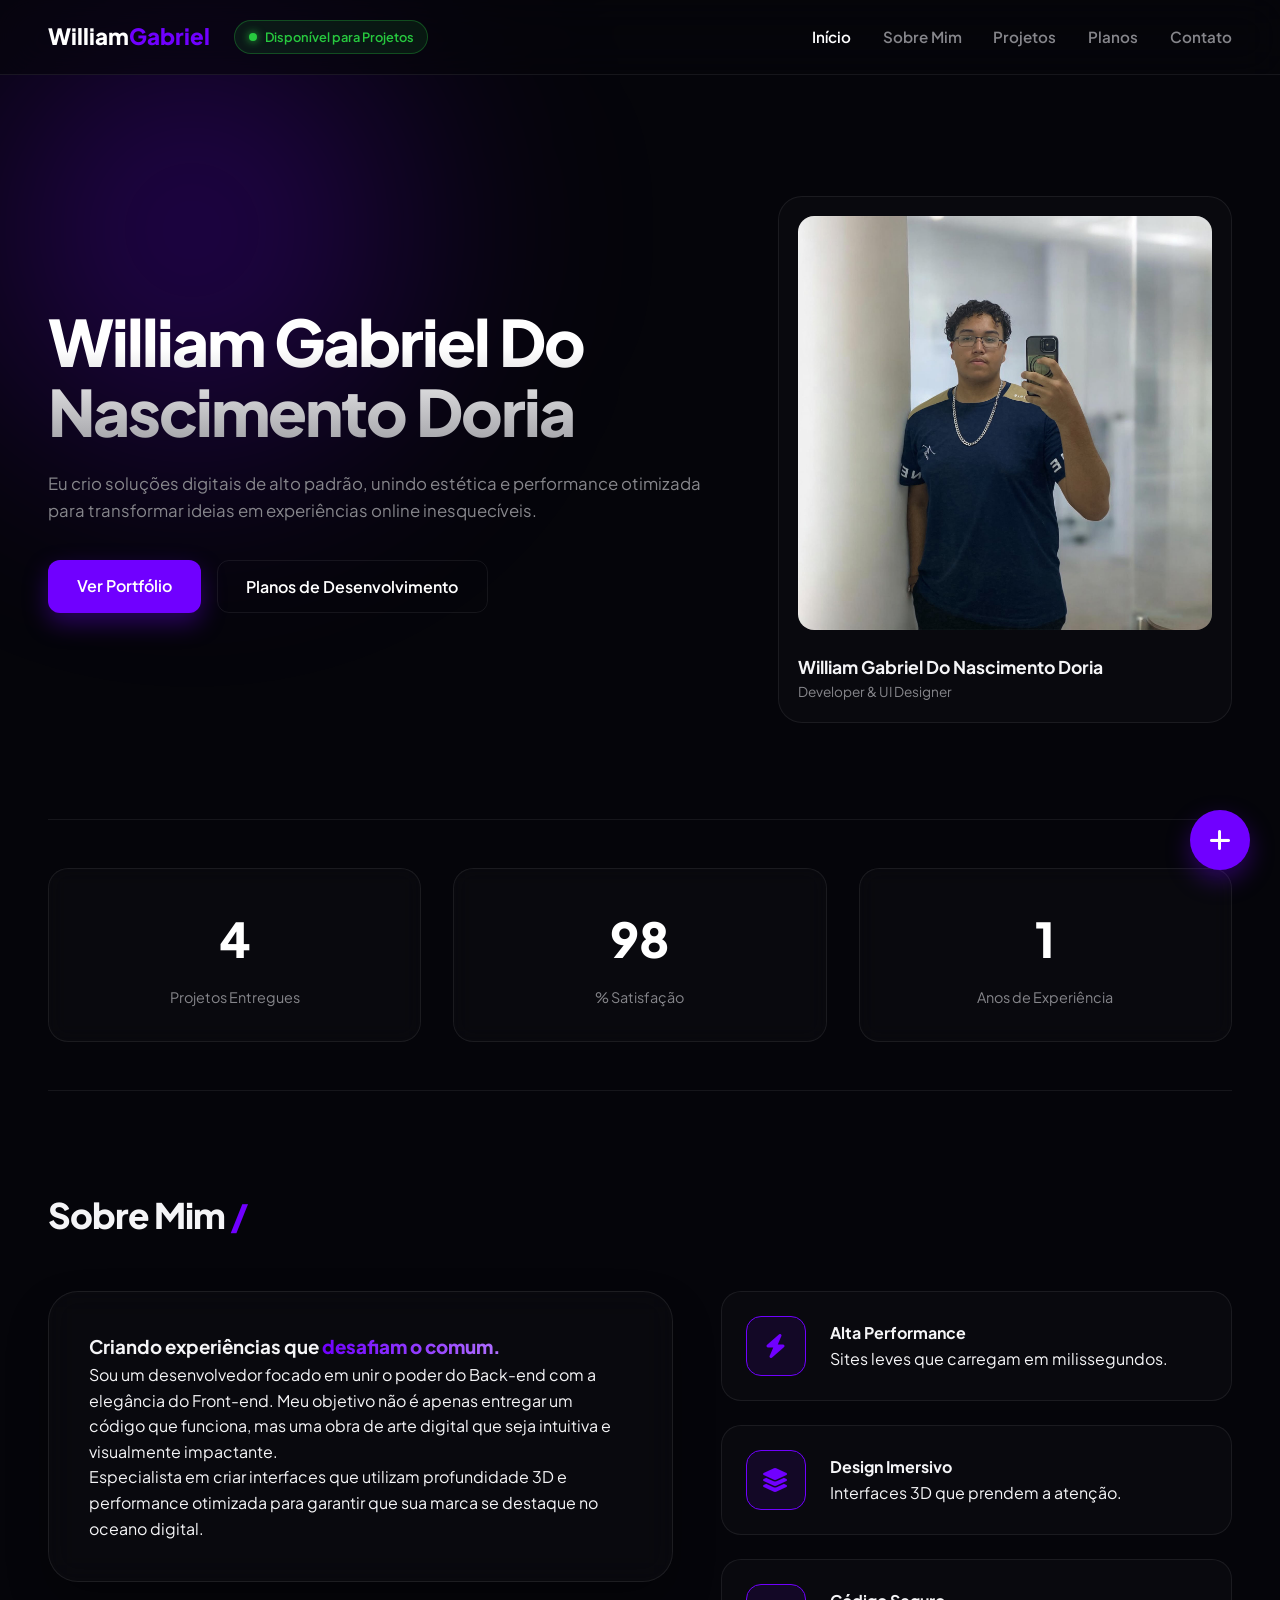
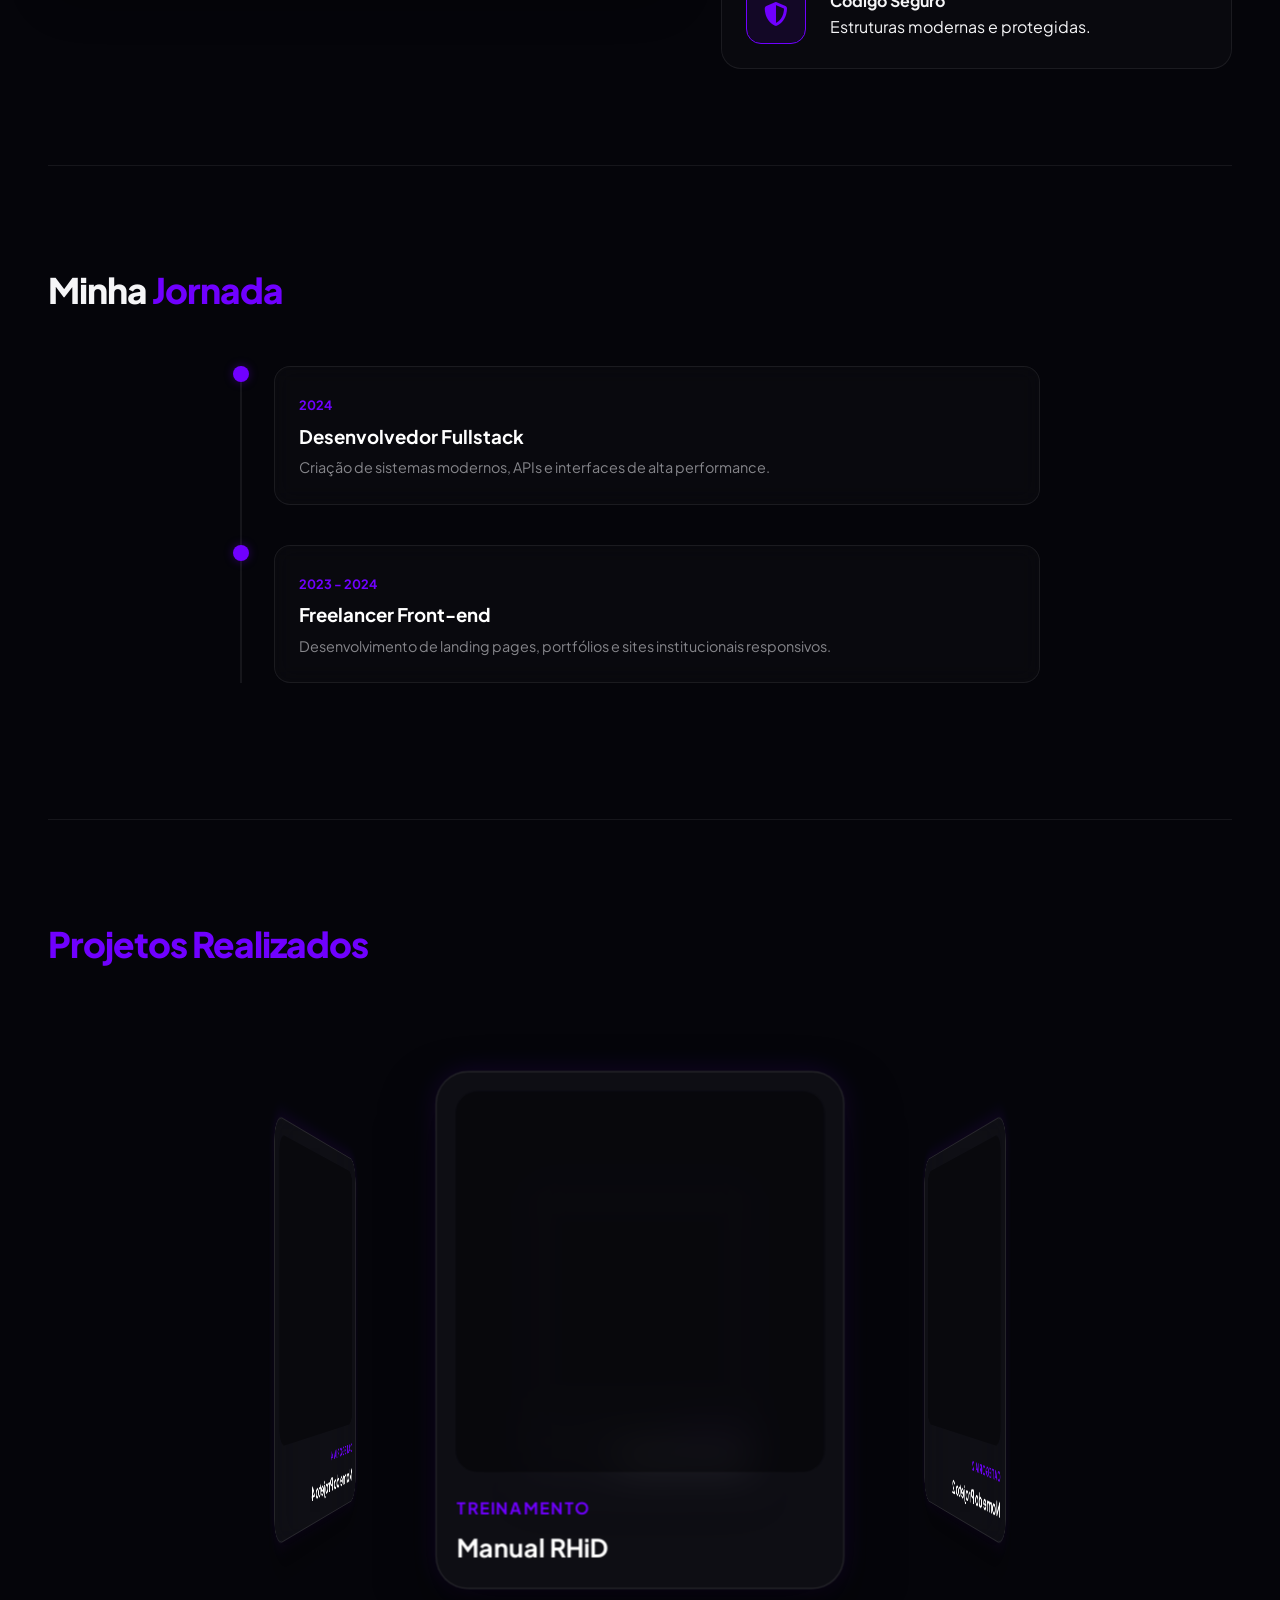
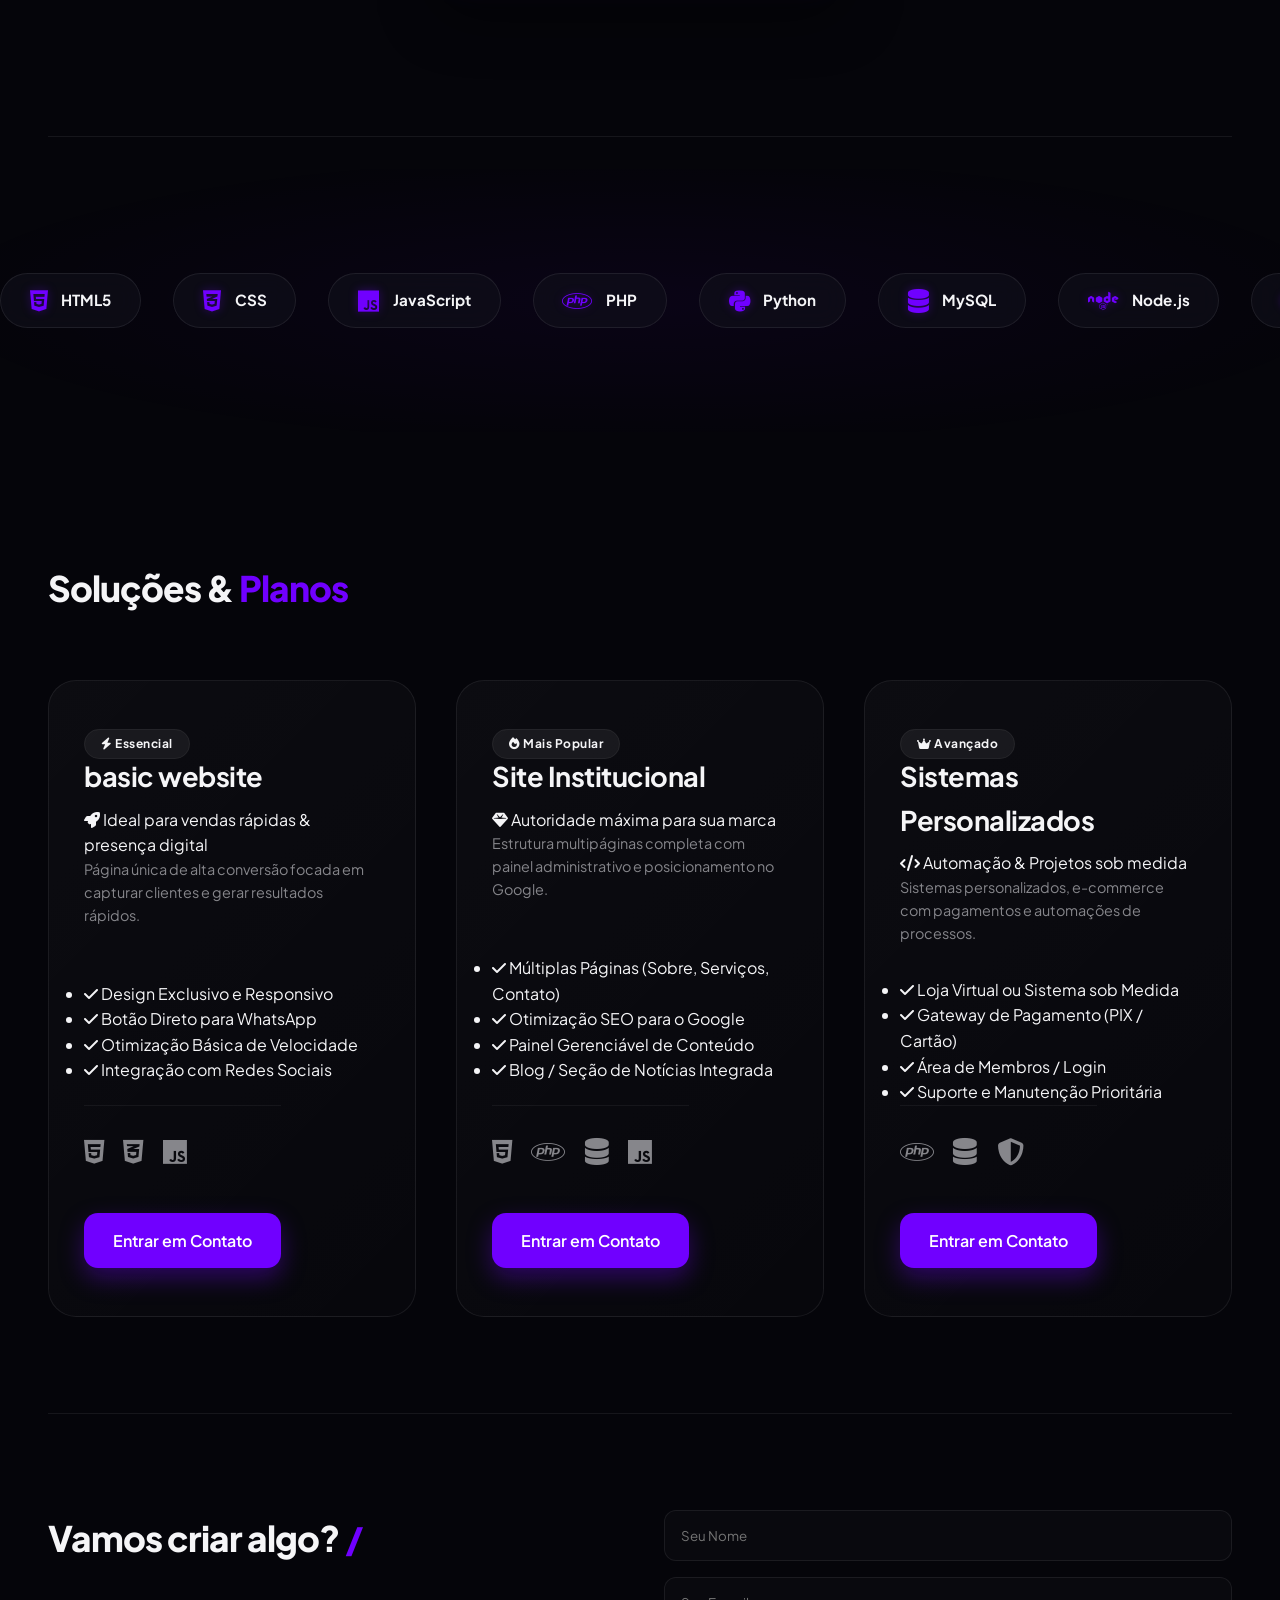
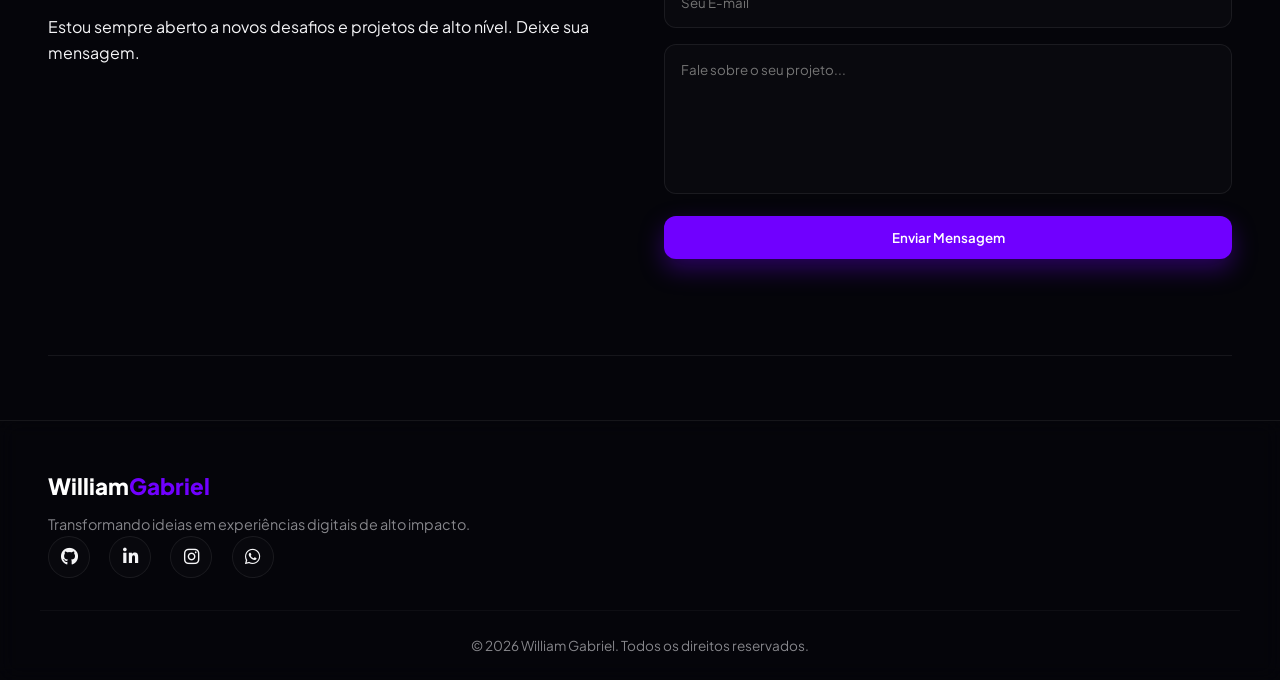
==== index.html @ c16ef1c7 "Initial commit via Netlify [skip ci]" ====
<!DOCTYPE html>
<html lang="pt-BR">
<head>
    <meta charset="UTF-8">
    <meta name="viewport" content="width=device-width, initial-scale=1.0">
    <meta http-equiv="X-UA-Compatible" content="ie=edge">
    
    <title>Meu Portfólio | William Gabriel - Desenvolvedor Web</title>
    <meta name="description" content="Portfólio profissional de desenvolvimento web, criação de sites e sistemas sob medida.">
    <meta name="author" content="William Gabriel Do Nascimento Doria">
    
    <link rel="icon" type="image/png" href="uploads/wd.png">
    <link rel="stylesheet" href="style.css">
    
    <link rel="preconnect" href="https://fonts.googleapis.com">
    <link rel="preconnect" href="https://fonts.gstatic.com" crossorigin>
    <link href="https://fonts.googleapis.com/css2?family=Plus+Jakarta+Sans:wght@300;400;600;700;800&display=swap" rel="stylesheet">
    <link rel="stylesheet" href="https://cdnjs.cloudflare.com/ajax/libs/font-awesome/6.5.1/css/all.min.css" integrity="sha512-DTOQO9RWCH3ppGqcWaEA1BIZOC6xxalwEsw9c2QQeAIftl+Vegovlnee1c9QX4TctnWMn13TZye+giMm8e2LwA==" crossorigin="anonymous" referrerpolicy="no-referrer" />
</head>
<body>

    <div class="glow-bg"></div>

    <nav class="main-nav">
        <div class="nav-container">
            <div style="display: flex; align-items: center; gap: 1.5rem;">
                <a href="#inicio" class="logo">William<span>Gabriel</span></a>
                
                <div class="status-badge">
                    <span class="status-dot"></span>
                    Disponível para Projetos
                </div>
            </div>

            <div class="nav-links">
                <a href="#inicio" class="active">Início</a>
                <a href="#sobre">Sobre Mim</a>
                <a href="#projetos">Projetos</a>
                <a href="#planos">Planos</a>
                <a href="#contato">Contato</a>
            </div>
        </div>
    </nav>

    <main class="content-wrapper">
        
        <section id="inicio" class="hero-section">
            <div class="hero-text">
                <h1>William Gabriel Do Nascimento Doria</h1>
                <p>Eu crio soluções digitais de alto padrão, unindo estética e performance otimizada para transformar ideias em experiências online inesquecíveis.</p>
                <div class="hero-cta">
                    <a href="#projetos" class="btn-primary">Ver Portfólio</a>
                    <a href="#planos" class="btn-secondary">Planos de Desenvolvimento</a>
                </div>
            </div>
            
            <div class="hero-visual">
                <div class="profile-card-3d">
                    <div class="profile-glow"></div>
                    <img src="./uploads/eu.jpg" alt="Foto de Perfil de William Gabriel" class="profile-img">
                    <div class="profile-info">
                        <h3>William Gabriel Do Nascimento Doria</h3>
                        <p>Developer & UI Designer</p>
                    </div>
                </div>
            </div>
        </section>

        <section class="counters-section">
            <div class="counters-grid">
                <div class="counter-card">
                    <h3 class="counter" data-target="4">4</h3>
                    <p>Projetos Entregues</p>
                </div>
                <div class="counter-card">
                    <h3 class="counter" data-target="98">98</h3>
                    <p>% Satisfação</p>
                </div>
                <div class="counter-card">
                    <h3 class="counter" data-target="1">1</h3>
                    <p>Anos de Experiência</p>
                </div>
            </div>
        </section>

        <section id="sobre" class="about-section">
            <h2 class="section-title">Sobre Mim <span>/</span></h2>
            
            <div class="about-container">
                <div class="about-content">
                    <div class="glass-card about-main-text">
                        <h3>Criando experiências que <span class="text-gradient">desafiam o comum.</span></h3>
                        <p>Sou um desenvolvedor focado em unir o poder do Back-end com a elegância do Front-end. Meu objetivo não é apenas entregar um código que funciona, mas uma obra de arte digital que seja intuitiva e visualmente impactante.</p>
                        <p>Especialista em criar interfaces que utilizam profundidade 3D e performance otimizada para garantir que sua marca se destaque no oceano digital.</p>
                    </div>
                </div>

                <div class="about-options">
                    <div class="option-item hover-box">
                        <div class="option-icon"><i class="fa-solid fa-bolt"></i></div>
                        <div class="option-info">
                            <h4>Alta Performance</h4>
                            <p>Sites leves que carregam em milissegundos.</p>
                        </div>
                    </div>

                    <div class="option-item hover-box">
                        <div class="option-icon"><i class="fa-solid fa-layer-group"></i></div>
                        <div class="option-info">
                            <h4>Design Imersivo</h4>
                            <p>Interfaces 3D que prendem a atenção.</p>
                        </div>
                    </div>

                    <div class="option-item hover-box">
                        <div class="option-icon"><i class="fa-solid fa-shield-halved"></i></div>
                        <div class="option-info">
                            <h4>Código Seguro</h4>
                            <p>Estruturas modernas e protegidas.</p>
                        </div>
                    </div>
                </div>
            </div>
        </section>

        <section class="timeline-section">
            <h2 class="section-title">Minha <span>Jornada</span></h2>
            <div class="timeline">
                <div class="timeline-item">
                    <div class="timeline-dot"></div>
                    <div class="timeline-content">
                        <span class="timeline-date">2024</span>
                        <h3>Desenvolvedor Fullstack</h3>
                        <p>Criação de sistemas modernos, APIs e interfaces de alta performance.</p>
                    </div>
                </div>
                <div class="timeline-item">
                    <div class="timeline-dot"></div>
                    <div class="timeline-content">
                        <span class="timeline-date">2023 - 2024</span>
                        <h3>Freelancer Front-end</h3>
                        <p>Desenvolvimento de landing pages, portfólios e sites institucionais responsivos.</p>
                    </div>
                </div>
            </div>
        </section>

        <section id="projetos" class="projects-section">
            <h2 class="section-title"><span>Projetos Realizados</span></h2>
            
            <div class="carousel-3d-stage">
                <div class="carousel-3d-ring">
                    <div class="project-cube-card" style="--index: 0;" onclick="window.open('https://manualrhid.biopontoautomacao.com.br/', '_blank')">
                        <div class="cube-card-inner">
                            <video class="cube-card-video" autoplay loop muted playsinline>
                                <source src="uploads/video.mp4" type="video/mp4">
                                Seu navegador não suporta vídeos.
                            </video>
                            <div class="cube-card-info">
                                <span>Treinamento</span>
                                <h3>Manual RHiD</h3>
                            </div>
                        </div>
                    </div>
                    
                    <div class="project-cube-card" style="--index: 1;" onclick="window.open('#', '_blank')">
                        <div class="cube-card-inner">
                            <video class="cube-card-video" autoplay loop muted playsinline>
                                <source src="uploads/manual02.mp4" type="video/mp4">
                            </video>
                            <div class="cube-card-info">
                                <span>Categoria 2</span>
                                <h3>Nome do Projeto 2</h3>
                            </div>
                        </div>
                    </div>

                    <div class="project-cube-card" style="--index: 2;" onclick="window.open('#', '_blank')">
                        <div class="cube-card-inner">
                            <video class="cube-card-video" autoplay loop muted playsinline>
                                <source src="uploads/manual03.mp4" type="video/mp4">
                            </video>
                            <div class="cube-card-info">
                                <span>Categoria 3</span>
                                <h3>Nome do Projeto 3</h3>
                            </div>
                        </div>
                    </div>

                    <div class="project-cube-card" style="--index: 3;" onclick="window.open('#', '_blank')">
                        <div class="cube-card-inner">
                            <video class="cube-card-video" autoplay loop muted playsinline>
                                <source src="uploads/manual04.mp4" type="video/mp4">
                            </video>
                            <div class="cube-card-info">
                                <span>Categoria 4</span>
                                <h3>Nome do Projeto 4</h3>
                            </div>
                        </div>
                    </div>
                </div>
            </div>
        </section>

        <section class="tech-marquee-section">
            <div class="marquee-track">
                <div class="marquee-content">
                    <div class="tech-item"><i class="fa-brands fa-html5"></i> HTML5</div>
                    <div class="tech-item"><i class="fa-brands fa-css3-alt"></i> CSS</div>
                    <div class="tech-item"><i class="fa-brands fa-js"></i> JavaScript</div>
                    <div class="tech-item"><i class="fa-brands fa-php"></i> PHP</div>
                    <div class="tech-item"><i class="fa-brands fa-python"></i> Python</div>
                    <div class="tech-item"><i class="fa-solid fa-database"></i> MySQL</div>
                    <div class="tech-item"><i class="fa-brands fa-node"></i> Node.js</div>
                    <div class="tech-item"><i class="fa-brands fa-git-alt"></i> Git</div>
                </div>

                <div class="marquee-content" aria-hidden="true">
                    <div class="tech-item"><i class="fa-brands fa-html5"></i> HTML5</div>
                    <div class="tech-item"><i class="fa-brands fa-css3-alt"></i> CSS</div>
                    <div class="tech-item"><i class="fa-brands fa-js"></i> JavaScript</div>
                    <div class="tech-item"><i class="fa-brands fa-php"></i> PHP</div>
                    <div class="tech-item"><i class="fa-brands fa-python"></i> Python</div>
                    <div class="tech-item"><i class="fa-solid fa-database"></i> MySQL</div>
                    <div class="tech-item"><i class="fa-brands fa-node"></i> Node.js</div>
                    <div class="tech-item"><i class="fa-brands fa-git-alt"></i> Git</div>
                </div>
            </div>
        </section>

        <section id="planos" class="plans-section">
            <h2 class="section-title">Soluções & <span>Planos</span></h2>
            
            <div class="plans-grid">
                <div class="plan-card">
                    <div class="plan-header">
                        <span class="plan-badge"><i class="fa-solid fa-bolt"></i> Essencial</span>
                        <h3>basic website</h3>
                        <p class="plan-differential"><i class="fa-solid fa-rocket"></i> Ideal para vendas rápidas & presença digital</p>
                        <p class="plan-desc">Página única de alta conversão focada em capturar clientes e gerar resultados rápidos.</p>
                    </div>

                    <ul class="plan-features">
                        <li><i class="fa-solid fa-check"></i> Design Exclusivo e Responsivo</li>
                        <li><i class="fa-solid fa-check"></i> Botão Direto para WhatsApp</li>
                        <li><i class="fa-solid fa-check"></i> Otimização Básica de Velocidade</li>
                        <li><i class="fa-solid fa-check"></i> Integração com Redes Sociais</li>
                    </ul>
                    
                    <div class="plan-footer">
                        <div class="plan-techs">
                            <span title="HTML5"><i class="fa-brands fa-html5"></i></span>
                            <span title="CSS3"><i class="fa-brands fa-css3-alt"></i></span>
                            <span title="JavaScript"><i class="fa-brands fa-js"></i></span>
                        </div>
                        <a class="btn-primary btn-full" href="https://wa.me/5519998471570?text=Olá!%20Gostaria%20de%20saber%20mais%20sobre%20o%20plano%20Landing%20Page." target="_blank">
                            Entrar em Contato
                        </a>
                    </div>
                </div>

                <div class="plan-card featured">
                    <div class="plan-header">
                        <span class="plan-badge popular"><i class="fa-solid fa-fire"></i> Mais Popular</span>
                        <h3>Site Institucional</h3>
                        <p class="plan-differential"><i class="fa-solid fa-gem"></i> Autoridade máxima para sua marca</p>
                        <p class="plan-desc">Estrutura multipáginas completa com painel administrativo e posicionamento no Google.</p>
                    </div>

                    <ul class="plan-features">
                        <li><i class="fa-solid fa-check"></i> Múltiplas Páginas (Sobre, Serviços, Contato)</li>
                        <li><i class="fa-solid fa-check"></i> Otimização SEO para o Google</li>
                        <li><i class="fa-solid fa-check"></i> Painel Gerenciável de Conteúdo</li>
                        <li><i class="fa-solid fa-check"></i> Blog / Seção de Notícias Integrada</li>
                    </ul>
                    
                    <div class="plan-footer">
                        <div class="plan-techs">
                            <span title="HTML5"><i class="fa-brands fa-html5"></i></span>
                            <span title="PHP"><i class="fa-brands fa-php"></i></span>
                            <span title="MySQL"><i class="fa-solid fa-database"></i></span>
                            <span title="JavaScript"><i class="fa-brands fa-js"></i></span>
                        </div>
                        <a class="btn-primary btn-full" href="https://wa.me/5519998471570?text=Olá!%20Gostaria%20de%20saber%20mais%20sobre%20o%20plano%20Site%20Institucional." target="_blank">
                            Entrar em Contato
                        </a>
                    </div>
                </div>

                <div class="plan-card">
                    <div class="plan-header">
                        <span class="plan-badge"><i class="fa-solid fa-crown"></i> Avançado</span>
                        <h3>Sistemas Personalizados</h3>
                        <p class="plan-differential"><i class="fa-solid fa-code"></i> Automação & Projetos sob medida</p>
                        <p class="plan-desc">Sistemas personalizados, e-commerce com pagamentos e automações de processos.</p>
                    </div>

                    <ul class="plan-features">
                        <li><i class="fa-solid fa-check"></i> Loja Virtual ou Sistema sob Medida</li>
                        <li><i class="fa-solid fa-check"></i> Gateway de Pagamento (PIX / Cartão)</li>
                        <li><i class="fa-solid fa-check"></i> Área de Membros / Login</li>
                        <li><i class="fa-solid fa-check"></i> Suporte e Manutenção Prioritária</li>
                    </ul>
                    
                    <div class="plan-footer">
                        <div class="plan-techs">
                            <span title="PHP Avançado"><i class="fa-brands fa-php"></i></span>
                            <span title="Banco de Dados MySQL"><i class="fa-solid fa-database"></i></span>
                            <span title="Segurança SSL"><i class="fa-solid fa-shield-halved"></i></span>
                        </div>
                        <a class="btn-primary btn-full" href="https://wa.me/5519998471570?text=Olá!%20Gostaria%20de%20um%20orçamento%20para%20Sistemas%20e%20E-Commerce." target="_blank">
                            Entrar em Contato
                        </a>
                    </div>
                </div>
            </div>
        </section>

        <section id="contato" class="contact-section">
            <div class="contact-container">
                <div class="contact-info">
                    <h2 class="section-title">Vamos criar algo? <span>/</span></h2>
                    <p>Estou sempre aberto a novos desafios e projetos de alto nível. Deixe sua mensagem.</p>
                </div>

                <form class="contact-form" name="contato" method="POST" data-netlify="true">
                    <input type="hidden" name="form-name" value="contato" />

                    <div class="input-group">
                        <input type="text" name="nome" required placeholder="Seu Nome">
                    </div>
                    <div class="input-group">
                        <input type="email" name="email" required placeholder="Seu E-mail">
                    </div>
                    <div class="input-group">
                        <textarea name="mensagem" required placeholder="Fale sobre o seu projeto..."></textarea>
                    </div>
                    <button type="submit" class="btn-primary">Enviar Mensagem</button>
                </form>
            </div>
        </section>

    </main>

    <footer class="main-footer">
        <div class="footer-container">
            <div class="footer-brand">
                <a href="#inicio" class="logo">William<span>Gabriel</span></a>
                <p>Transformando ideias em experiências digitais de alto impacto.</p>
            </div>  

            <div class="footer-socials">
                <a href="https://github.com/Will142930" target="_blank" title="GitHub">
                    <i class="fa-brands fa-github"></i>
                </a>
                <a href="https://linkedin.com/in/william-gabriel-85b825399" target="_blank" title="LinkedIn">
                    <i class="fa-brands fa-linkedin-in"></i>
                </a>
                <a href="https://instagram.com/williamgabriel8919" target="_blank" title="Instagram">
                    <i class="fa-brands fa-instagram"></i>
                </a>
                <a href="https://wa.me/5519998471570" target="_blank" title="WhatsApp">
                    <i class="fa-brands fa-whatsapp"></i>
                </a>
            </div>
        </div>

        <div class="footer-bottom">
            <p>&copy; 2026 William Gabriel. Todos os direitos reservados.</p>
        </div>
    </footer>

    <div class="fab-container" id="fabContainer">
        <div class="fab-options">
            <a href="https://wa.me/5519998471570?text=Olá,%20vi%20seu%20portfólio%20e%20gostaria%20de%20um%20orçamento!" target="_blank" class="fab-btn whatsapp" title="WhatsApp">
                <i class="fa-brands fa-whatsapp"></i>
            </a>
            <a href="https://instagram.com/williamgabriel8919" target="_blank" class="fab-btn instagram" title="Instagram">
                <i class="fa-brands fa-instagram"></i>
            </a>
            <a href="https://linkedin.com/in/william-gabriel-85b825399" target="_blank" class="fab-btn linkedin" title="LinkedIn">
                <i class="fa-brands fa-linkedin-in"></i>
            </a>
            <a href="https://github.com/Will142930" target="_blank" class="fab-btn github" title="GitHub">
                <i class="fa-brands fa-github"></i>
            </a>
        </div>

        <button class="fab-main" id="fabMain" aria-label="Abrir Menu">
            <i class="fa-solid fa-plus"></i>
        </button>
    </div>

    <script src="script.js"></script>
</body>
</html>
---- style.css ----
/* ==========================================================================
   1. CONFIGURAÇÕES GERAIS E VARIÁVEIS (DESIGN SYSTEM)
   ========================================================================== */
:root {
    --bg-dark: #05050a;
    --card-bg: rgba(255, 255, 255, 0.02);
    --border-color: rgba(255, 255, 255, 0.07);
    --accent: #7000ff;
    --accent-glow: rgba(112, 0, 255, 0.35);
    --text-main: #f5f5f7;
    --text-muted: #86868b;
}

* {
    margin: 0;
    padding: 0;
    box-sizing: border-box;
    font-family: 'Plus Jakarta Sans', sans-serif;
    scroll-behavior: smooth;
}

body {
    background-color: var(--bg-dark);
    color: var(--text-main);
    overflow-x: hidden;
    line-height: 1.6;
}

/* Fundo Iluminado Neon */
.glow-bg {
    position: fixed;
    top: -10%; left: -10%;
    width: 50vw; height: 50vw;
    background: radial-gradient(circle, var(--accent-glow) 0%, transparent 70%);
    z-index: -1;
    filter: blur(100px);
    pointer-events: none;
}

/* ==========================================================================
   2. NAVEGAÇÃO / NAVBAR PREMIUM (GLASSMORPHISM)
   ========================================================================== */
.main-nav {
    position: fixed;
    top: 0; left: 0; width: 100%;
    z-index: 100;
    background: rgba(5, 5, 10, 0.6);
    backdrop-filter: blur(20px);
    border-bottom: 1px solid var(--border-color);
}

.nav-container {
    width: 100%;
    max-width: 100%; /* Mudado de 1200px para 100% */
    padding: 1.2rem 3rem; /* Espaçamento interno suave nas pontas */
    display: flex;
    justify-content: space-between;
    align-items: center;
}

.logo {
    font-weight: 800; font-size: 1.4rem;
    text-decoration: none; color: #fff;
}
.logo span { color: var(--accent); }

.nav-links a {
    color: var(--text-muted); text-decoration: none;
    margin-left: 1.8rem; font-weight: 600; font-size: 0.95rem;
    transition: color 0.3s;
}
.nav-links a:hover, .nav-links a.active { color: #fff; }

/* ==========================================================================
   3. ESTRUTURA E LAYOUT GLOBAL
   ========================================================================== */
.content-wrapper {
    width: 100%;
    max-width: 100%; /* Mudado de 1200px para 100% */
    margin: 100px 0 0 0;
    padding: 0 3rem; /* Padding lateral para o conteúdo não colar no vidro da tela */
}

section {
    width: 100%;
    padding: 6rem 0;
    border-bottom: 1px solid var(--border-color);
}

.section-title {
    font-size: 2.2rem; font-weight: 800; letter-spacing: -1px; margin-bottom: 3rem;
}
.section-title span { color: var(--accent); }

/* Botões Modernos */
.hero-cta { display: flex; gap: 1.5rem; }
.btn-primary, .btn-secondary {
    padding: 0.8rem 1.8rem; border-radius: 12px; font-weight: 600; text-decoration: none; transition: all 0.3s; display: inline-block;
    cursor: pointer;
}
.btn-primary { background: var(--accent); color: #fff; box-shadow: 0 10px 25px var(--accent-glow); border: none; }
.btn-primary:hover { transform: translateY(-3px); box-shadow: 0 15px 30px var(--accent); }
.btn-secondary { background: transparent; color: #fff; border: 1px solid var(--border-color); }
.btn-secondary:hover { background: rgba(255,255,255,0.05); }

/* ==========================================================================
   4. SEÇÃO HOME / HERO
   ========================================================================== */

.hero-section {
    display: grid; grid-template-columns: 1.2fr 0.8fr;
    gap: 3rem; align-items: center; min-height: 75vh;
}

/* Espaçamento do texto descritivo */
.hero-text p {
    color: var(--text-muted);
    font-size: 1.05rem;
    line-height: 1.6;
    margin-bottom: 2.2rem; /* <--- Esse é o espaço entre a descrição e os botões */
}

/* Espaçamento entre os botões */
.hero-cta { 
    display: flex; 
    gap: 1rem; 
}

.hero-text h1 {
    font-size: 4rem; font-weight: 800; line-height: 1.1; letter-spacing: -2px; margin-bottom: 1.5rem;
    background: linear-gradient(180deg, #fff 30%, #a1a1a6 100%);
    -webkit-background-clip: text; -webkit-text-fill-color: transparent;
}

.badge {
    background: rgba(112, 0, 255, 0.1); border: 1px solid var(--accent);
    color: #b070ff; padding: 0.4rem 1rem; border-radius: 100px; font-size: 0.8rem; font-weight: 600; display: inline-block; margin-bottom: 1rem;
}

.hero-visual { perspective: 1000px; }
.profile-card-3d {
    background: var(--card-bg); border: 1px solid var(--border-color);
    border-radius: 24px; padding: 1.2rem; transform-style: preserve-3d;
    transition: transform 0.2s ease-out; position: relative;
}
.profile-img { width: 100%; border-radius: 16px; object-fit: cover; }
.profile-info { margin-top: 1rem; }
.profile-info h3 { font-size: 1.1rem; }
.profile-info p { color: var(--text-muted); font-size: 0.85rem; }

/* ==========================================================================
   5. SEÇÃO SOBRE MIM
   ========================================================================== */
.about-grid { display: grid; grid-template-columns: 1.2fr 0.8fr; gap: 3rem; }
.about-text h3 { font-size: 1.6rem; margin-bottom: 1rem; font-weight: 600; }
.about-text p { color: var(--text-muted); margin-bottom: 1rem; }
.skills-box { display: flex; flex-direction: column; gap: 1rem; }
.skill-card { background: var(--card-bg); border: 1px solid var(--border-color); padding: 1.2rem; border-radius: 16px; }
.skill-card h4 { color: #fff; margin-bottom: 0.3rem; }
.skill-card p { color: var(--text-muted); font-size: 0.85rem; }

/* ==========================================================================
   6. SEÇÃO PROJETOS (SISTEMA DE CARROSSEL ROTATIVO 3D - CORRIGIDO SEM CORTAR)
   ========================================================================== */
.carousel-3d-stage {
    width: 100%;
    /* Aumentado de 500px para 620px para os cartões caberem sem cortar no topo/base */
    height: 620px; 
    perspective: 1200px; 
    display: flex;
    justify-content: center;
    align-items: center;
    /* Removido o corte rigoroso para não prender o efeito 3D */
    overflow: visible; 
    margin-top: 2rem;
    position: relative;
}

.carousel-3d-ring {
    position: relative;
    width: 300px; /* Leve ajuste de largura para dar estabilidade ao eixo */
    height: 380px;
    transform-style: preserve-3d;
    animation: rotateRing 25s infinite linear; 
}

.carousel-3d-ring:hover {
    animation-play-state: paused;
}

.project-cube-card {
    position: absolute;
    top: 0; left: 0;
    width: 100%; height: 100%;
    transform-style: preserve-3d;
    cursor: pointer;
    /* translateZ ajustado para 320px para manter proporcionalidade perfeita */
    transform: rotateY(calc(var(--index) * 90deg)) translateZ(320px);
    transition: transform 0.5s cubic-bezier(0.15, 1, 0.3, 1), opacity 0.5s;
    backface-visibility: visible;
}

.cube-card-inner {
    width: 100%; height: 100%;
    background: rgba(20, 20, 28, 0.6);
    border: 1px solid rgba(255, 255, 255, 0.1);
    backdrop-filter: blur(15px);
    border-radius: 24px;
    padding: 0.9rem;
    display: flex;
    flex-direction: column;
    justify-content: space-between;
    box-shadow: 0 20px 40px rgba(0,0,0,0.5), 0 0 20px rgba(112, 0, 255, 0.15);
}

.cube-card-video {
    width: 100%;
    height: 80%;
    object-fit: cover;
    border-radius: 16px;
    background-color: rgba(0, 0, 0, 0.4);
}

.cube-card-info { 
    padding-top: 0.8rem; 
}

.cube-card-info span {
    color: var(--accent); 
    font-size: 0.75rem; 
    font-weight: 700; 
    text-transform: uppercase; 
    letter-spacing: 1px;
}

.cube-card-info h3 { 
    font-size: 1.15rem; 
    margin-top: 0.2rem; 
    color: #fff; 
}

/* Efeito Hover mantendo margem de segurança */
.project-cube-card:hover {
    transform: rotateY(calc(var(--index) * 90deg)) translateZ(350px) scale(1.04);
}

@keyframes rotateRing {
    0% { transform: rotateX(-5deg) rotateY(0deg); }
    100% { transform: rotateX(-5deg) rotateY(360deg); }
}

/* ==========================================================================
   7. MODAIS DE PREVIEW
   ========================================================================== */
.preview-overlay {
    position: fixed; top: 0; left: 0; width: 100%; height: 100%;
    background: rgba(3, 3, 6, 0.85); backdrop-filter: blur(15px);
    z-index: 1000; display: flex; justify-content: center; align-items: center;
    opacity: 0; pointer-events: none; transition: opacity 0.4s ease;
}

.preview-overlay.active { opacity: 1; pointer-events: auto; }

.browser-frame {
    width: 85vw; height: 80vh; background: #0f0f15;
    border: 1px solid var(--border-color); border-radius: 16px; overflow: hidden;
    transform: scale(0.92) translateY(30px); transition: transform 0.4s cubic-bezier(0.15, 1, 0.3, 1);
}

.preview-overlay.active .browser-frame { transform: scale(1) translateY(0); }

.close-btn { position: absolute; top: 20px; right: 20px; background: none; border: none; color: #fff; font-size: 2.5rem; cursor: pointer; }

.browser-header { background: #161622; padding: 10px; display: flex; gap: 6px; border-bottom: 1px solid var(--border-color); }
.circle { width: 10px; height: 10px; border-radius: 50%; }
.circle.r { background: #ff5f56; } 
.circle.y { background: #ffbd2e; } 
.circle.g { background: #27c93f; }

iframe { width: 100%; height: calc(100% - 31px); background: #fff; border: none; }

/* ==========================================================================
   8. SEÇÃO DE CONTATO E FORMULÁRIO
   ========================================================================== */
.contact-container { display: grid; grid-template-columns: 1fr 1fr; gap: 3rem; }
.contact-form { display: flex; flex-direction: column; gap: 1rem; }

.input-group input, .input-group textarea {
    width: 100%; background: var(--card-bg); border: 1px solid var(--border-color); padding: 1rem; border-radius: 12px; color: #fff; outline: none; transition: border 0.3s;
}
.input-group input:focus, .input-group textarea:focus { border-color: var(--accent); }
.input-group textarea { height: 150px; resize: none; }

/* ==========================================================================
   9. FOOTER / RODAPÉ
   ========================================================================== */
.main-footer {
    width: 100%;
    max-width: 100%;
    margin-top: 4rem;
}

/* ==========================================================================
   10. ANIMAÇÕES DA SEÇÃO SOBRE MIM
   ========================================================================== */
.about-container {
    display: grid;
    grid-template-columns: 1.1fr 0.9fr;
    gap: 3rem;
    align-items: start;
}

.glass-card {
    background: rgba(255, 255, 255, 0.02);
    backdrop-filter: blur(15px);
    border: 1px solid rgba(255, 255, 255, 0.08);
    padding: 2.5rem;
    border-radius: 30px;
    box-shadow: 0 20px 40px rgba(0,0,0,0.3);
}

.text-gradient {
    background: linear-gradient(90deg, #7000ff, #b070ff);
    -webkit-background-clip: text;
    -webkit-text-fill-color: transparent;
    font-weight: 800;
}

.about-options {
    display: flex;
    flex-direction: column;
    gap: 1.5rem;
}

.option-item {
    display: flex;
    align-items: center;
    gap: 1.5rem;
    padding: 1.5rem;
    background: var(--card-bg);
    border: 1px solid var(--border-color);
    border-radius: 20px;
    transition: all 0.4s cubic-bezier(0.175, 0.885, 0.32, 1.275);
    cursor: default;
}

.option-icon {
    width: 60px;
    height: 60px;
    background: rgba(112, 0, 255, 0.1);
    border: 1px solid var(--accent);
    border-radius: 15px;
    display: flex;
    align-items: center;
    justify-content: center;
    font-size: 1.5rem;
    color: var(--accent);
    transition: 0.3s;
}

.option-item:hover {
    transform: translateX(15px) scale(1.02);
    background: rgba(112, 0, 255, 0.05);
    border-color: var(--accent);
}

.option-item:hover .option-icon {
    background: var(--accent);
    color: #fff;
    box-shadow: 0 0 20px var(--accent-glow);
}

.reveal-left, .reveal-right, .reveal-text {
    opacity: 0;
    transition: all 1s ease-out;
}

.reveal-left { transform: translateX(-50px); }
.reveal-right { transform: translateX(50px); }
.reveal-text { transform: translateY(30px); }

.active-reveal .reveal-left,
.active-reveal .reveal-right,
.active-reveal .reveal-text {
    opacity: 1;
    transform: translate(0, 0);
}

.active-reveal .option-item:nth-child(1) { transition-delay: 0.2s; }
.active-reveal .option-item:nth-child(2) { transition-delay: 0.4s; }
.active-reveal .option-item:nth-child(3) { transition-delay: 0.6s; }

/* ==========================================================================
   11. CARROSSEL CYBER-FLOAT INFINITO (CORRIGIDO SEM CORTAR NO TOPO)
   ========================================================================== */
.tech-marquee-section {
    /* Ocupa 100% da tela de ponta a ponta */
    width: 100vw;
    position: relative;
    left: 50%;
    right: 50%;
    margin-left: -50vw;
    margin-right: -50vw;
    
    /* Aumentamos o padding superior e inferior de 3.5rem para 5rem para dar margem de manobra */
    padding: 5rem 0;
    
    /* Mantém o overflow hidden para não quebrar a barra de rolagem lateral */
    overflow: hidden;
    
    background: radial-gradient(ellipse at center, rgba(112, 0, 255, 0.05) 0%, transparent 80%);
    
    /* Sem linhas horizontais em cima nem embaixo */
    border-top: none !important;
    border-bottom: none !important;
    
    margin-top: 2rem;
    margin-bottom: 2rem;
}

.marquee-content {
    display: flex;
    gap: 2rem;
    padding-right: 2rem;
    
    /* Espaço interno para a animação de subir/descer e efeito hover não cortarem */
    padding-top: 1.5rem;
    padding-bottom: 1.5rem;
    
    animation: infiniteScroll 22s linear infinite;
}
.tech-marquee-section::before {
    left: 0;
    background: linear-gradient(to right, var(--bg-dark) 20%, transparent);
}

.tech-marquee-section::after {
    right: 0;
    background: linear-gradient(to left, var(--bg-dark) 20%, transparent);
}

.marquee-track {
    display: flex;
    width: max-content;
    overflow: hidden;
}

.marquee-content {
    display: flex;
    gap: 2rem;
    padding-right: 2rem;
    animation: infiniteScroll 22s linear infinite;
}

/* Estilo Futursita / Cyber Pill */
.tech-item {
    display: flex;
    align-items: center;
    gap: 0.85rem;
    background: rgba(18, 18, 28, 0.6);
    backdrop-filter: blur(12px);
    border: 1px solid rgba(255, 255, 255, 0.08);
    padding: 0.9rem 1.8rem;
    border-radius: 100px;
    font-weight: 700;
    font-size: 0.95rem;
    color: var(--text-main);
    white-space: nowrap;
    position: relative;
    overflow: hidden;
    transition: all 0.4s cubic-bezier(0.175, 0.885, 0.32, 1.275);
    
    /* Animação de flutuação independente para cada item */
    animation: cyberFloat 4s ease-in-out infinite alternate;
}

/* Variação de tempo na flutuação para dar aspecto orgânico e vivo */
.tech-item:nth-child(even) {
    animation-delay: -2s;
    animation-duration: 4.5s;
}

.tech-item:nth-child(3n) {
    animation-delay: -1s;
    animation-duration: 3.8s;
}

.tech-item i {
    font-size: 1.5rem;
    color: var(--accent);
    transition: all 0.4s ease;
    filter: drop-shadow(0 0 5px var(--accent-glow));
}

/* Efeito Neon Glow & Elevador 3D no Mouse */
.tech-item:hover {
    border-color: #b070ff;
    background: rgba(112, 0, 255, 0.15);
    transform: translateY(-8px) scale(1.08) rotateX(10deg);
    box-shadow: 0 12px 25px rgba(112, 0, 255, 0.35), 
                0 0 15px rgba(176, 112, 255, 0.4);
    z-index: 10;
}

.tech-item:hover i {
    transform: scale(1.3) rotate(15deg);
    color: #ffffff;
    filter: drop-shadow(0 0 10px #b070ff);
}

/* Brilho relâmpago interno ao passar o mouse */
.tech-item::before {
    content: '';
    position: absolute;
    top: 0; left: -100%;
    width: 60%;
    height: 100%;
    background: linear-gradient(90deg, transparent, rgba(255, 255, 255, 0.2), transparent);
    transition: 0.5s;
}

.tech-item:hover::before {
    left: 100%;
}

/* Animações Keyframes */
@keyframes infiniteScroll {
    from {
        transform: translateX(0);
    }
    to {
        transform: translateX(-100%);
    }
}

@keyframes cyberFloat {
    0% {
        transform: translateY(0px);
    }
    100% {
        transform: translateY(-6px);
    }
}
/* ==========================================================================
   12. SEÇÃO DE PLANOS E TECNOLOGIAS (PREMIUM)
   ========================================================================== */
.plans-section {
    padding: 6rem 0;
    position: relative;
}

.plans-grid {
    display: grid;
    grid-template-columns: repeat(auto-fit, minmax(320px, 1fr));
    gap: 2.5rem;
    margin-top: 4rem;
}

.plan-card {
    background: linear-gradient(135deg, rgba(255, 255, 255, 0.03) 0%, rgba(255, 255, 255, 0.01) 100%);
    border: 1px solid var(--border-color);
    border-radius: 28px;
    padding: 3rem 2.2rem;
    display: flex;
    flex-direction: column;
    justify-content: space-between;
    align-items: flex-start;
    position: relative;
    overflow: hidden;
    
    transition: transform 0.5s cubic-bezier(0.175, 0.885, 0.32, 1.2), 
                border-color 0.4s ease, 
                background 0.4s ease, 
                box-shadow 0.4s ease;
}

.plan-card::before {
    content: '';
    position: absolute;
    top: -50%; left: -50%;
    width: 200%; height: 200%;
    background: radial-gradient(circle, rgba(255,255,255,0.05) 0%, transparent 60%);
    transform: scale(0);
    transition: transform 0.6s ease;
    pointer-events: none;
}

.plan-card:hover::before {
    transform: scale(1);
}

.plan-card:hover {
    transform: translateY(-18px) scale(1.01);
    border-color: rgba(112, 0, 255, 0.3);
    background: linear-gradient(135deg, rgba(255, 255, 255, 0.05) 0%, rgba(255, 255, 255, 0.01) 100%);
    box-shadow: 0 40px 80px rgba(0, 0, 0, 0.6), 0 0 40px rgba(112, 0, 255, 0.05);
}

.premium-plan {
    border: 1px solid rgba(112, 0, 255, 0.5);
    background: linear-gradient(135deg, rgba(112, 0, 255, 0.05) 0%, rgba(5, 5, 10, 0.8) 100%);
    box-shadow: 0 15px 35px rgba(112, 0, 255, 0.15);
}

.premium-plan:hover {
    border-color: #b070ff;
    background: linear-gradient(135deg, rgba(112, 0, 255, 0.08) 0%, rgba(5, 5, 10, 0.8) 100%);
    box-shadow: 0 20px 50px var(--accent-glow), 0 0 40px rgba(112, 0, 255, 0.3);
}

.plan-badge {
    background: rgba(255, 255, 255, 0.06);
    backdrop-filter: blur(5px);
    padding: 0.4rem 1rem;
    border-radius: 100px;
    font-size: 0.75rem;
    font-weight: 700;
    letter-spacing: 0.5px;
    margin-bottom: 1.5rem;
    border: 1px solid rgba(255, 255, 255, 0.05);
}

.plan-badge.hot {
    background: linear-gradient(90deg, var(--accent), #b070ff);
    color: #fff;
    border: none;
    animation: pulseGlow 2.5s infinite alternate;
}

@keyframes pulseGlow {
    0% { transform: scale(1); box-shadow: 0 0 4px rgba(112, 0, 255, 0.2); }
    100% { transform: scale(1.06); box-shadow: 0 0 16px rgba(112, 0, 255, 0.7); }
}

.plan-card h3 { font-size: 1.7rem; font-weight: 700; margin-bottom: 0.5rem; letter-spacing: -0.5px; }
.plan-price { font-size: 2.2rem; font-weight: 800; color: #fff; margin-bottom: 1.2rem; }
.plan-price span { font-size: 0.95rem; color: var(--text-muted); font-weight: 400; }
.plan-desc { color: var(--text-muted); font-size: 0.9rem; line-height: 1.6; margin-bottom: 2rem; min-height: 45px; }

.plan-techs {
    display: flex;
    gap: 1.2rem;
    margin-bottom: 2.5rem;
    font-size: 1.7rem;
    color: var(--text-muted);
    border-top: 1px solid rgba(255, 255, 255, 0.05);
    padding-top: 1.5rem;
    width: 100%;
}

.plan-techs span {
    transition: transform 0.3s cubic-bezier(0.175, 0.885, 0.32, 1.275), color 0.3s ease;
}

.plan-techs span:hover {
    color: #fff;
    transform: translateY(-5px) scale(1.3) rotate(5deg);
    text-shadow: 0 0 15px var(--accent);
    cursor: pointer;
}

.plan-techs span[title="HTML5"]:hover { color: #e34c26; }
.plan-techs span[title="CSS3"]:hover { color: #264de4; }
.plan-techs span[title="JavaScript"]:hover { color: #f7df1e; }
.plan-techs span[title="PHP"]:hover, .plan-techs span[title="PHP Avançado"]:hover { color: #777bb4; }
.plan-techs span[title="MySQL"]:hover, .plan-techs span[title="Banco de Dados MySQL"]:hover { color: #00758f; }

.plan-card .btn-primary, .plan-card .btn-secondary {
    width: 100%;
    text-align: center;
    padding: 0.9rem 1.8rem;
    border-radius: 14px;
}

.plan-card:hover .btn-primary {
    transform: translateY(-3px);
    box-shadow: 0 15px 30px var(--accent);
}

.plan-card:hover .btn-secondary {
    background: rgba(255, 255, 255, 0.08);
    border-color: rgba(255, 255, 255, 0.3);
    color: #fff;
}

/* CONFIGURAÇÃO DO SCROLL REVEAL DOS PLANOS */
.reveal-card {
    opacity: 0;
    transform: translateY(70px) scale(0.94) rotateX(12deg);
    transform-origin: top center;
    transition: opacity 1.2s cubic-bezier(0.15, 1, 0.3, 1), 
                transform 1.2s cubic-bezier(0.15, 1, 0.3, 1);
    backface-visibility: hidden;
}

.active-reveal .reveal-card {
    opacity: 1;
    transform: translateY(0) scale(1) rotateX(0deg);
}

.active-reveal .plan-card:nth-child(1) { transition-delay: 0.1s; }
.active-reveal .plan-card:nth-child(2) { transition-delay: 0.3s; }
.active-reveal .plan-card:nth-child(3) { transition-delay: 0.5s; }

/* ==========================================================================
   ESTILOS DO FOOTER / RODAPÉ
   ========================================================================== */
.main-footer {
    border-top: 1px solid var(--border-color);
    background: rgba(5, 5, 10, 0.8);
    backdrop-filter: blur(10px);
    padding: 3rem 0 1.5rem 0;
    margin-top: 4rem;
}

.footer-container,
.footer-bottom {
    width: 100%;
    max-width: 100%; /* Mudado de 1200px para 100% */
    padding: 0 3rem;
}

.footer-brand p {
    color: var(--text-muted);
    font-size: 0.9rem;
    margin-top: 0.5rem;
}

.footer-socials {
    display: flex;
    gap: 1.2rem;
}

.footer-socials a {
    width: 42px;
    height: 42px;
    background: var(--card-bg);
    border: 1px solid var(--border-color);
    border-radius: 50%;
    display: flex;
    align-items: center;
    justify-content: center;
    color: var(--text-main);
    font-size: 1.1rem;
    text-decoration: none;
    transition: all 0.3s ease;
}

.footer-socials a:hover {
    background: var(--accent);
    color: #fff;
    border-color: var(--accent);
    transform: translateY(-4px);
    box-shadow: 0 8px 20px var(--accent-glow);
}

.footer-bottom {
    max-width: 1200px;
    margin: 2rem auto 0;
    padding: 1.5rem 2rem 0;
    border-top: 1px solid rgba(255, 255, 255, 0.04);
    text-align: center;
    color: var(--text-muted);
    font-size: 0.85rem;
}
/* ==========================================================================
   NOVOS COMPONENTES (STATUS, COUNTERS, TIMELINE & WHATSAPP)
   ========================================================================== */

/* 1. Status Badge */
.status-badge {
    display: flex;
    align-items: center;
    gap: 0.5rem;
    background: rgba(39, 201, 63, 0.1);
    border: 1px solid rgba(39, 201, 63, 0.3);
    color: #27c93f;
    padding: 0.35rem 0.85rem;
    border-radius: 100px;
    font-size: 0.8rem;
    font-weight: 600;
}

.status-dot {
    width: 8px;
    height: 8px;
    background-color: #27c93f;
    border-radius: 50%;
    box-shadow: 0 0 8px #27c93f;
    animation: pulseGreen 1.8s infinite;
}

@keyframes pulseGreen {
    0% { transform: scale(0.95); box-shadow: 0 0 0 0 rgba(39, 201, 63, 0.7); }
    70% { transform: scale(1); box-shadow: 0 0 0 8px rgba(39, 201, 63, 0); }
    100% { transform: scale(0.95); box-shadow: 0 0 0 0 rgba(39, 201, 63, 0); }
}

/* 2. Counters */
.counters-section {
    width: 100%;
    padding: 3rem 0;
}

.counters-grid {
    display: grid;
    grid-template-columns: repeat(auto-fit, minmax(200px, 1fr));
    gap: 2rem;
    text-align: center;
}

.counter-card {
    background: var(--card-bg);
    border: 1px solid var(--border-color);
    padding: 2rem 1rem;
    border-radius: 20px;
    backdrop-filter: blur(10px);
}

.counter-card h3 {
    font-size: 3rem;
    font-weight: 800;
    color: #fff;
}

.counter-card p {
    color: var(--text-muted);
    font-size: 0.9rem;
    margin-top: 0.5rem;
}

/* 3. Timeline */
.timeline {
    position: relative;
    max-width: 800px;
    margin: 2rem auto 0;
    padding-left: 2rem;
    border-left: 2px solid var(--border-color);
}

.timeline-item {
    position: relative;
    margin-bottom: 2.5rem;
}

.timeline-dot {
    position: absolute;
    left: -2.55rem;
    top: 0;
    width: 16px;
    height: 16px;
    border-radius: 50%;
    background: var(--accent);
    box-shadow: 0 0 10px var(--accent-glow);
}

.timeline-content {
    background: var(--card-bg);
    border: 1px solid var(--border-color);
    padding: 1.5rem;
    border-radius: 16px;
    backdrop-filter: blur(10px);
}

.timeline-date {
    color: var(--accent);
    font-size: 0.8rem;
    font-weight: 700;
}

.timeline-content h3 {
    margin: 0.3rem 0;
    color: #fff;
}

.timeline-content p {
    color: var(--text-muted);
    font-size: 0.9rem;
}

/* ==========================================================================
   BOTÃO FLUTUANTE EXPANSÍVEL (CENTRALIZADO E PERFEITO)
   ========================================================================== */

/* Container fixo no canto da tela com alinhamento central */
.fab-container {
    position: fixed;
    bottom: 20px;
    right: 25px;
    display: flex;
    flex-direction: column;
    align-items: center; /* Centraliza o + e as opções no mesmo eixo */
    z-index: 9999;
}

/* Botão Principal (+) */
.fab-main {
    width: 58px;
    height: 58px;
    border-radius: 50%;
    background: var(--accent);
    color: #fff;
    border: none;
    font-size: 1.4rem;
    cursor: pointer;
    box-shadow: 0 10px 25px var(--accent-glow);
    display: flex;
    align-items: center;
    justify-content: center;
    position: relative;
    z-index: 2;
    transition: transform 0.4s cubic-bezier(0.175, 0.885, 0.32, 1.275), 
                background-color 0.3s ease, 
                box-shadow 0.3s ease;
}

/* Animação para virar X */
.fab-main:hover,
.fab-container.active .fab-main,
.fab-container:hover .fab-main {
    transform: rotate(135deg);
    background: #ff5f56;
    box-shadow: 0 10px 25px rgba(255, 95, 86, 0.4);
}

/* Menu de Opções (Fica diretamente ACIMA do botão e perfeitamente no centro) */
.fab-options {
    position: absolute;
    bottom: 70px; /* Distância exata acima do botão principal */
    display: flex;
    flex-direction: column-reverse; /* Empilha do + para cima */
    align-items: center; /* Garante que cada ícone fique alinhado ao centro */
    gap: 12px;
    margin: 0;
    padding: 0;
    opacity: 0;
    visibility: hidden;
    pointer-events: none;
    transform: translateY(15px) scale(0.85); /* Efeito de subir e esticar */
    transition: all 0.3s cubic-bezier(0.175, 0.885, 0.32, 1.275);
    z-index: 1;
}

/* Quando expande: Sobe e fica visível */
.fab-container.active .fab-options,
.fab-container:hover .fab-options {
    opacity: 1;
    visibility: visible;
    pointer-events: auto;
    transform: translateY(0) scale(1);
}

/* Ícones secundários */
.fab-btn {
    width: 46px;
    height: 46px;
    border-radius: 50%;
    display: flex;
    align-items: center;
    justify-content: center;
    color: #fff;
    text-decoration: none;
    font-size: 1.15rem;
    background: rgba(18, 18, 28, 0.95);
    backdrop-filter: blur(12px);
    border: 1px solid var(--border-color);
    box-shadow: 0 8px 20px rgba(0, 0, 0, 0.5);
    transition: transform 0.3s ease, background 0.3s ease, border-color 0.3s ease;
}

.fab-btn:hover {
    transform: scale(1.15);
}

.fab-btn.whatsapp:hover { background: #25d366; border-color: #25d366; box-shadow: 0 0 15px rgba(37, 211, 102, 0.5); }
.fab-btn.instagram:hover { background: linear-gradient(45deg, #f09433, #e6683c, #dc2743, #cc2366, #bc1888); border-color: #dc2743; box-shadow: 0 0 15px rgba(220, 39, 67, 0.5); }
.fab-btn.linkedin:hover { background: #0077b5; border-color: #0077b5; box-shadow: 0 0 15px rgba(0, 119, 181, 0.5); }
.fab-btn.github:hover { background: #24292e; border-color: #ffffff; box-shadow: 0 0 15px rgba(255, 255, 255, 0.3); }

/* Abre o menu também no hover do mouse (opcional) */
.fab-container:hover .fab-options {
    opacity: 1;
    visibility: visible;
    transform: translateY(0) scale(1);
}

.fab-container:hover .fab-main {
    transform: rotate(135deg);
    background: #ff5f56;
}

/* ==========================================================================
   NOVOS COMPONENTES (STATUS, COUNTERS, TIMELINE & WHATSAPP)
   ========================================================================== */

/* 1. Status Badge */
.status-badge {
    display: flex;
    align-items: center;
    gap: 0.5rem;
    background: rgba(39, 201, 63, 0.1);
    border: 1px solid rgba(39, 201, 63, 0.3);
    color: #27c93f;
    padding: 0.35rem 0.85rem;
    border-radius: 100px;
    font-size: 0.8rem;
    font-weight: 600;
}

.status-dot {
    width: 8px;
    height: 8px;
    background-color: #27c93f;
    border-radius: 50%;
    box-shadow: 0 0 8px #27c93f;
    animation: pulseGreen 1.8s infinite;
}

@keyframes pulseGreen {
    0% { transform: scale(0.95); box-shadow: 0 0 0 0 rgba(39, 201, 63, 0.7); }
    70% { transform: scale(1); box-shadow: 0 0 0 8px rgba(39, 201, 63, 0); }
    100% { transform: scale(0.95); box-shadow: 0 0 0 0 rgba(39, 201, 63, 0); }
}

/* 2. Counters (Estatísticas) */
.counters-section {
    width: 100%;
    padding: 3rem 0;
}

.counters-grid {
    display: grid;
    grid-template-columns: repeat(auto-fit, minmax(200px, 1fr));
    gap: 2rem;
    text-align: center;
}

.counter-card {
    background: var(--card-bg);
    border: 1px solid var(--border-color);
    padding: 2rem 1rem;
    border-radius: 20px;
    backdrop-filter: blur(10px);
}

.counter-card h3 {
    font-size: 3rem;
    font-weight: 800;
    color: #fff;
}

.counter-card p {
    color: var(--text-muted);
    font-size: 0.9rem;
    margin-top: 0.5rem;
}

/* 3. Timeline (Jornada) */
.timeline {
    position: relative;
    max-width: 800px;
    margin: 2rem auto 0;
    padding-left: 2rem;
    border-left: 2px solid var(--border-color);
}

.timeline-item {
    position: relative;
    margin-bottom: 2.5rem;
}

.timeline-dot {
    position: absolute;
    left: -2.55rem;
    top: 0;
    width: 16px;
    height: 16px;
    border-radius: 50%;
    background: var(--accent);
    box-shadow: 0 0 10px var(--accent-glow);
}

.timeline-content {
    background: var(--card-bg);
    border: 1px solid var(--border-color);
    padding: 1.5rem;
    border-radius: 16px;
    backdrop-filter: blur(10px);
}

.timeline-date {
    color: var(--accent);
    font-size: 0.8rem;
    font-weight: 700;
}

.timeline-content h3 {
    margin: 0.3rem 0;
    color: #fff;
}

.timeline-content p {
    color: var(--text-muted);
    font-size: 0.9rem;
}

/* ==========================================================================
   SPEED DIAL / FAB FLUTUANTE DE REDES (+)
   ========================================================================== */

/* Container geral no canto inferior direito */
.fab-container {
    position: fixed;
    bottom: 30px;
    right: 30px;
    display: flex;
    flex-direction: column-reverse;
    align-items: center;
    gap: 12px;
    z-index: 9999;
}

/* Botão Principal de (+) */
.fab-main {
    width: 60px;
    height: 60px;
    border-radius: 50%;
    background: var(--accent);
    color: #fff;
    border: none;
    font-size: 1.5rem;
    cursor: pointer;
    box-shadow: 0 10px 25px var(--accent-glow);
    display: flex;
    align-items: center;
    justify-content: center;
    transition: transform 0.4s cubic-bezier(0.175, 0.885, 0.32, 1.275), 
                background-color 0.3s ease, 
                box-shadow 0.3s ease;
}

.fab-main:hover {
    transform: scale(1.1);
    box-shadow: 0 15px 30px var(--accent);
}

/* Estado Ativo: Gira 135° (vira x) e destaca em vermelho neon */
.fab-container.active .fab-main {
    transform: rotate(135deg);
    background: #ff5f56;
    box-shadow: 0 10px 25px rgba(255, 95, 86, 0.4);
}

/* Grupo de Opções Flutuantes */
.fab-options {
    display: flex;
    flex-direction: column-reverse;
    gap: 10px;
    opacity: 0;
    visibility: hidden;
    transform: translateY(20px) scale(0.8);
    transition: all 0.3s cubic-bezier(0.175, 0.885, 0.32, 1.275);
}

/* Quando ativado pelo JavaScript */
.fab-container.active .fab-options {
    opacity: 1;
    visibility: visible;
    transform: translateY(0) scale(1);
}

/* Ícones Secundários do Menu */
.fab-btn {
    width: 48px;
    height: 48px;
    border-radius: 50%;
    display: flex;
    align-items: center;
    justify-content: center;
    color: #fff;
    text-decoration: none;
    font-size: 1.2rem;
    background: rgba(18, 18, 28, 0.8);
    backdrop-filter: blur(12px);
    border: 1px solid var(--border-color);
    box-shadow: 0 8px 20px rgba(0, 0, 0, 0.4);
    transition: transform 0.3s ease, background 0.3s ease, border-color 0.3s ease;
}

.fab-btn:hover {
    transform: scale(1.15) translateY(-2px);
}

/* Cores e Brilhos Específicos para cada Rede no Hover */
.fab-btn.whatsapp:hover {
    background: #25d366;
    border-color: #25d366;
    box-shadow: 0 0 15px rgba(37, 211, 102, 0.5);
}

.fab-btn.github:hover {
    background: #24292e;
    border-color: #ffffff;
    box-shadow: 0 0 15px rgba(255, 255, 255, 0.3);
}

.fab-btn.linkedin:hover {
    background: #0077b5;
    border-color: #0077b5;
    box-shadow: 0 0 15px rgba(0, 119, 181, 0.5);
}
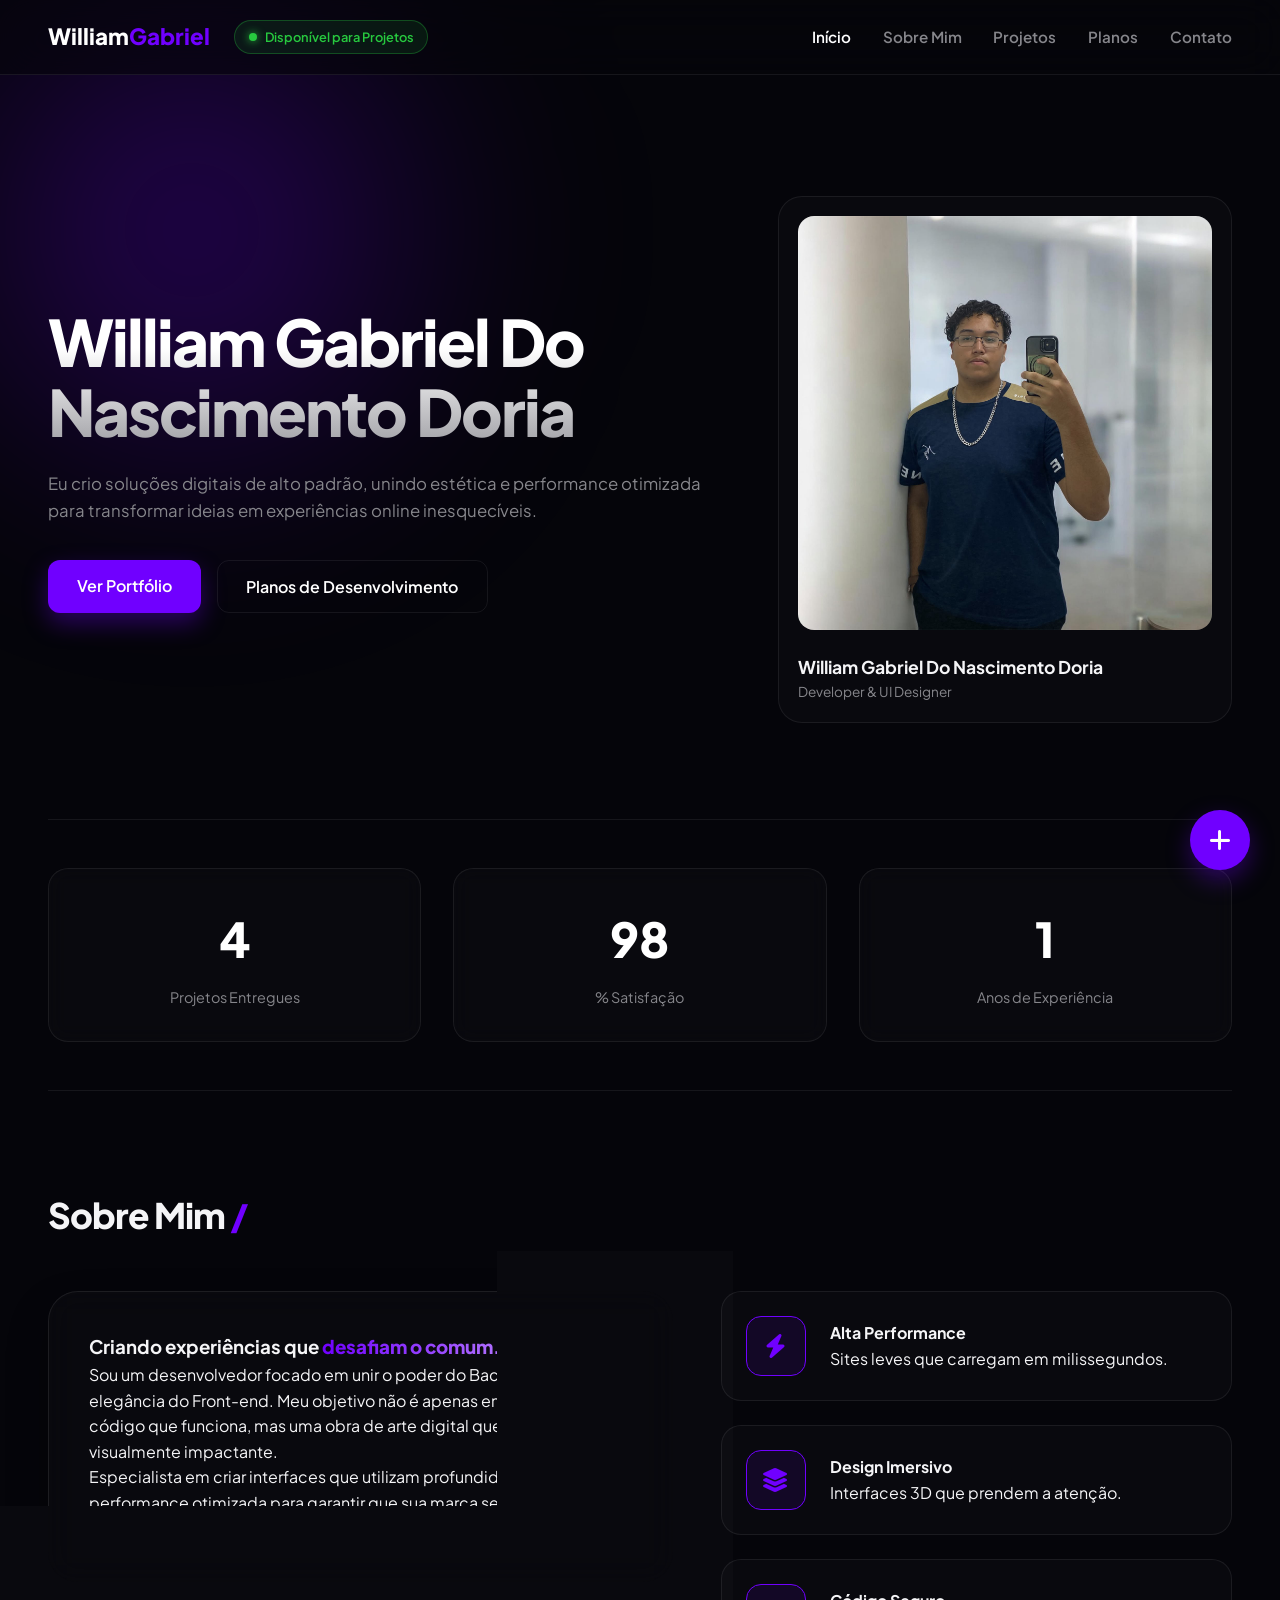
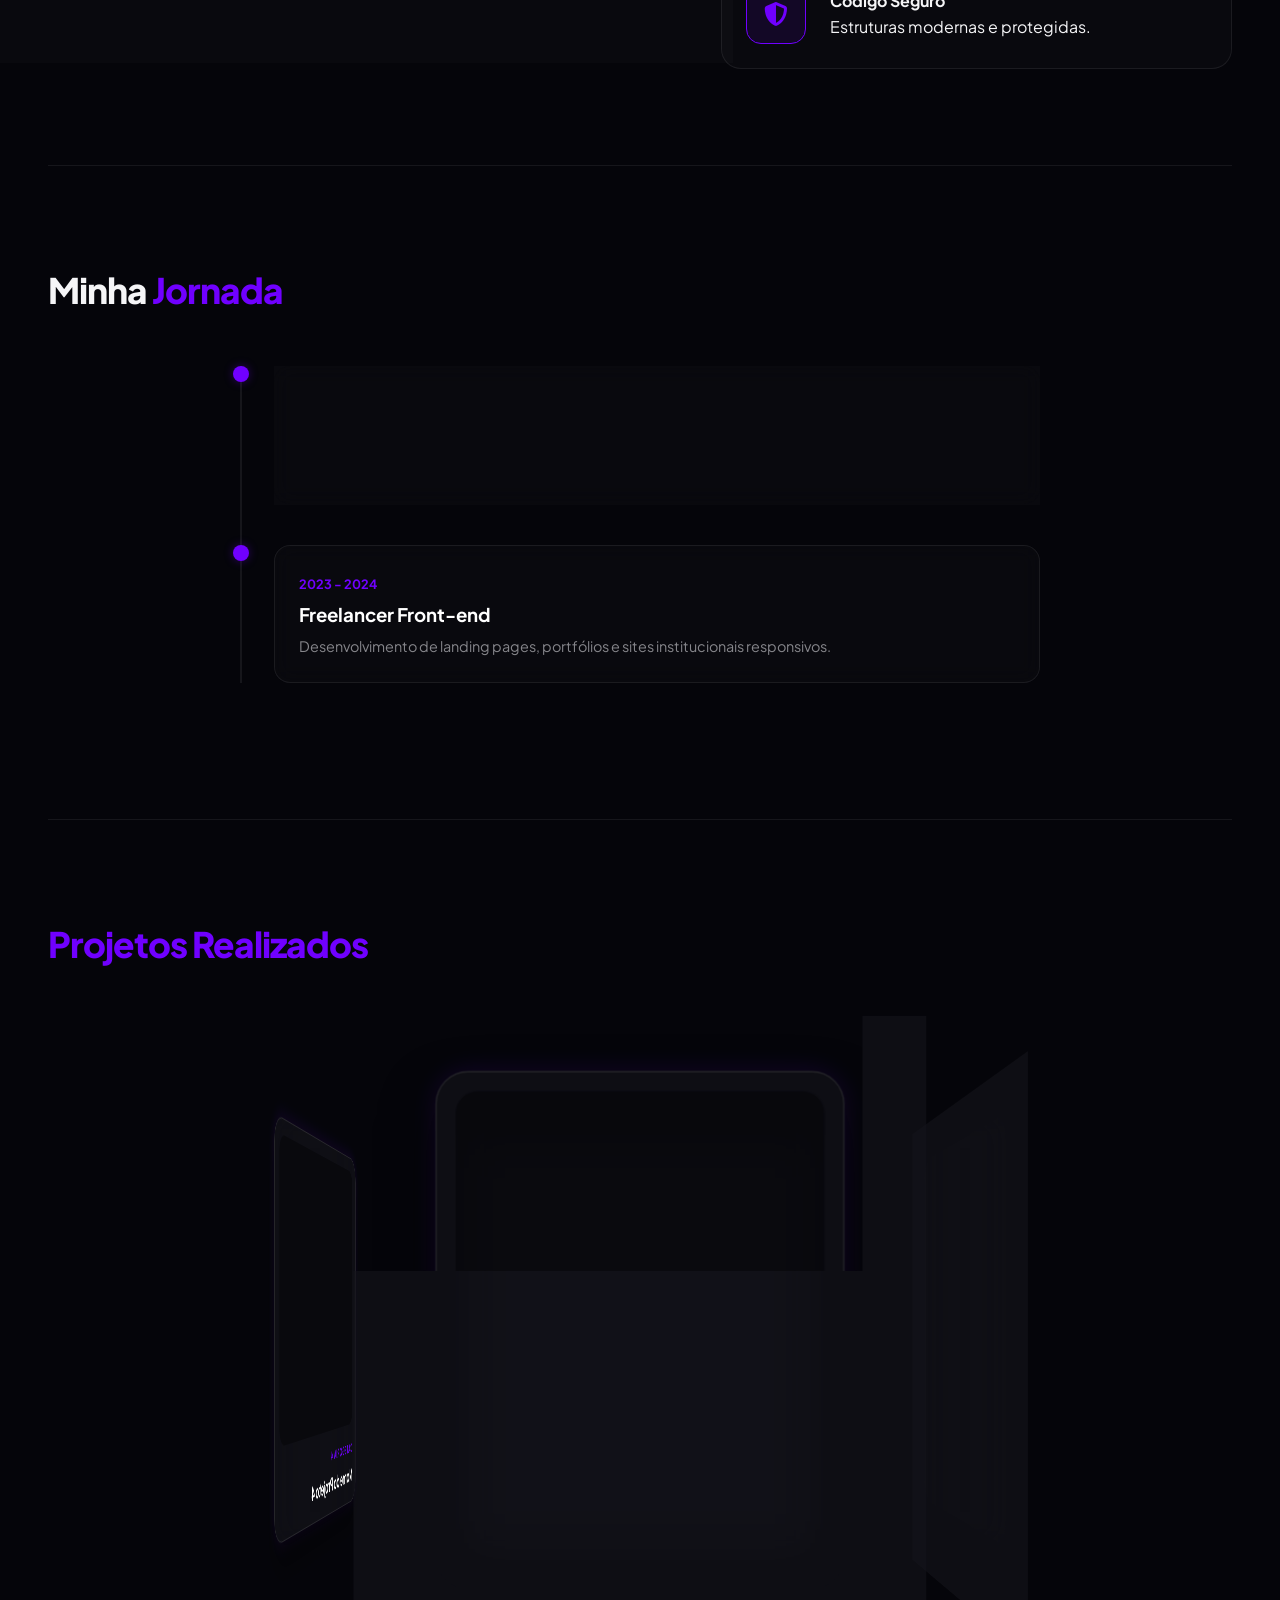
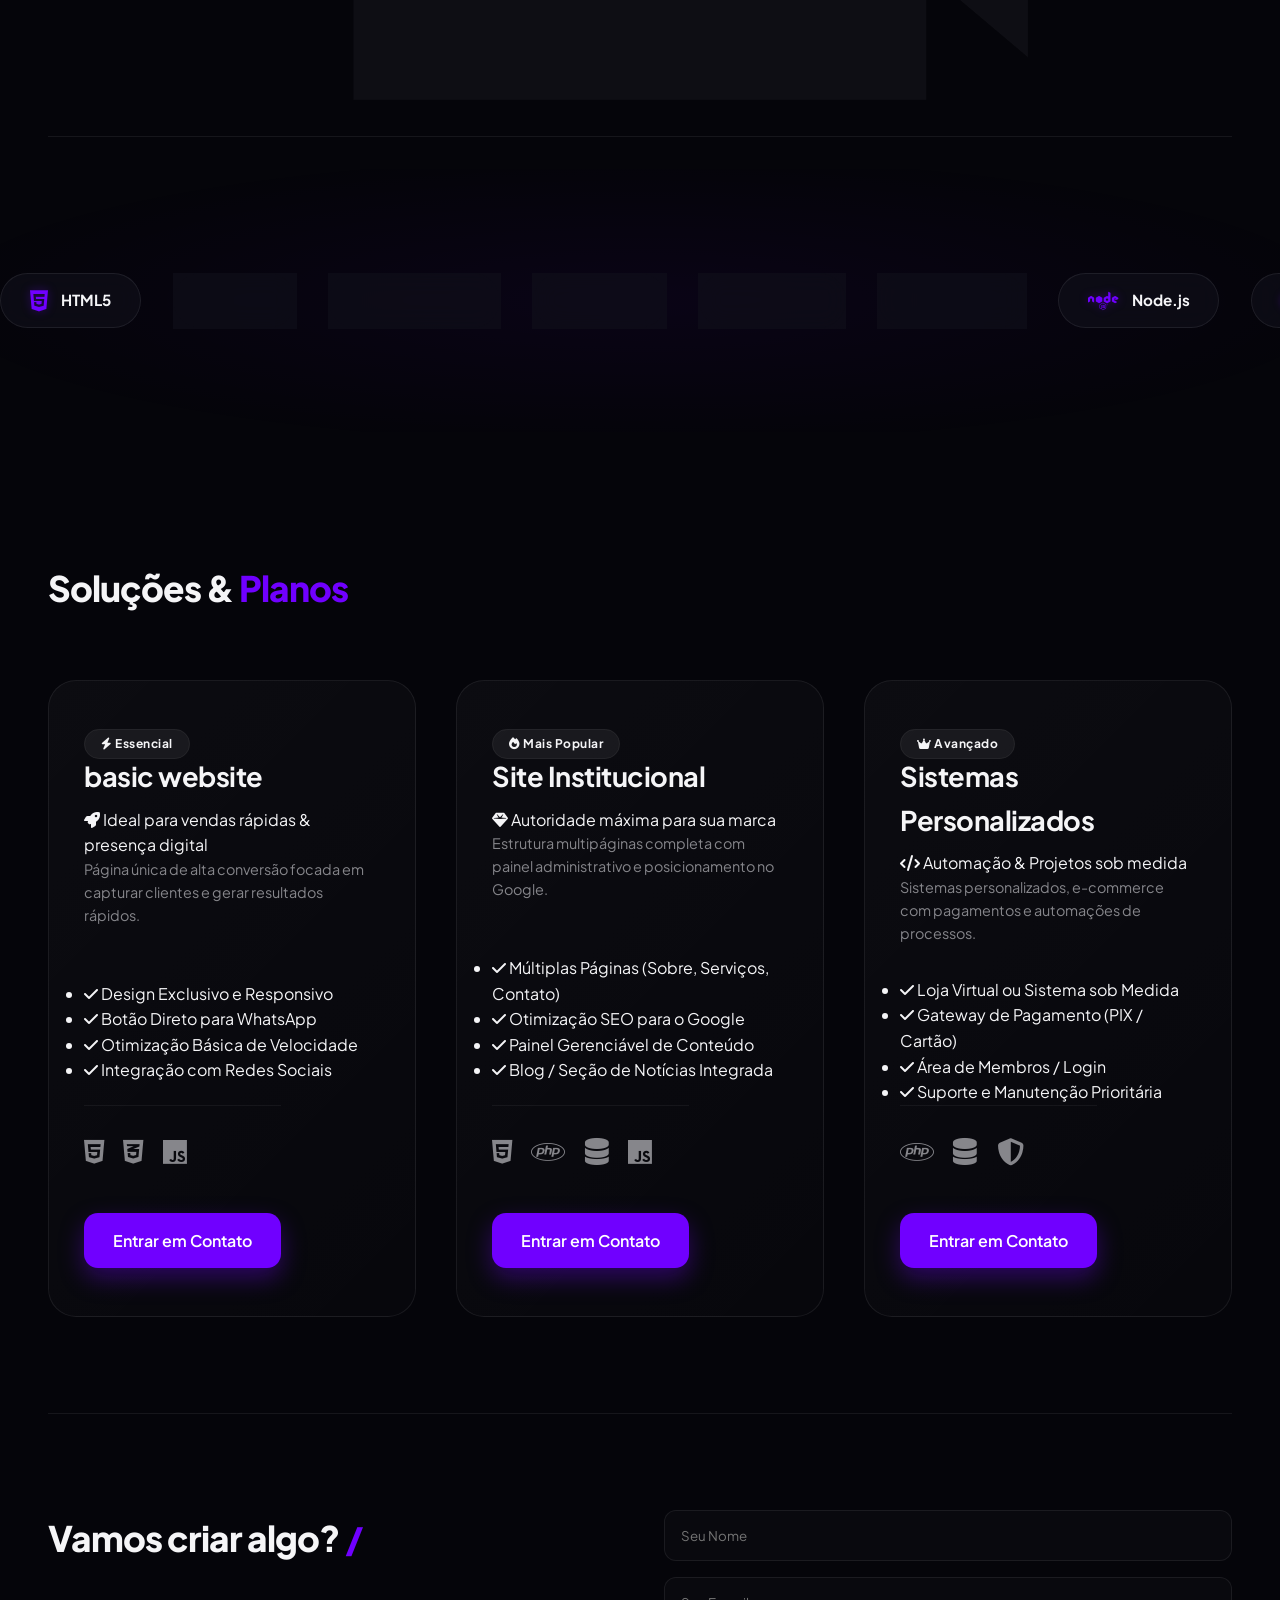
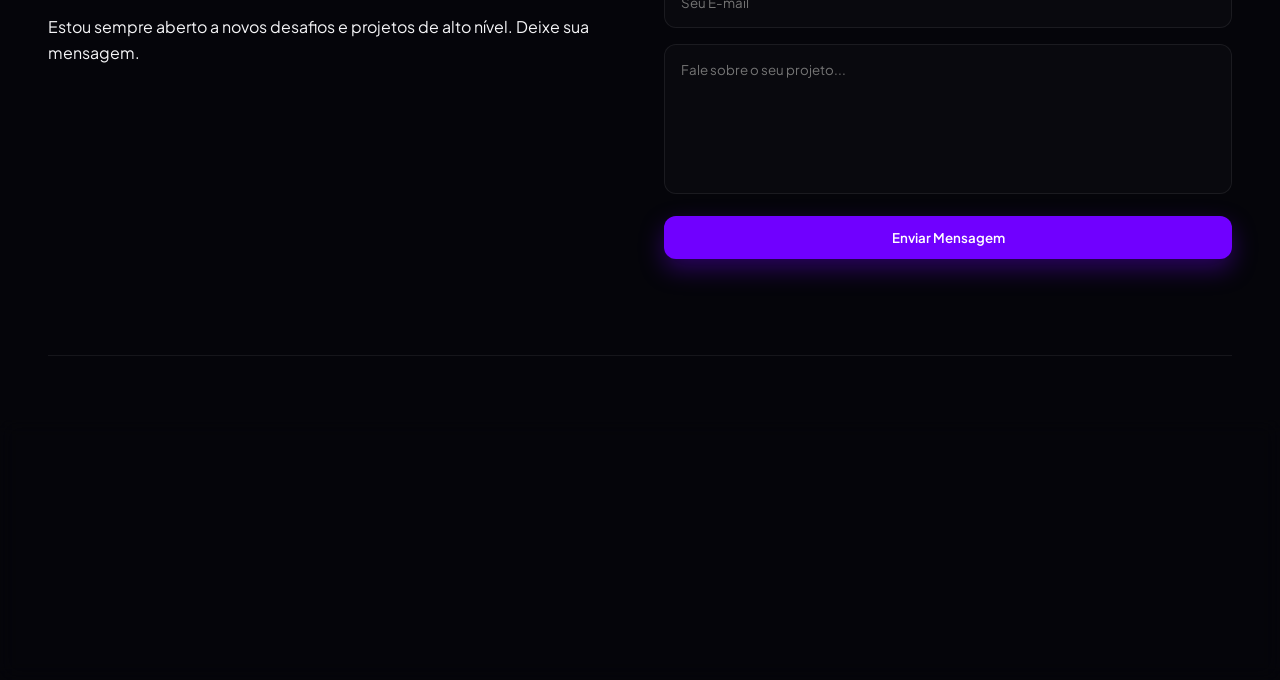
==== commit 2dd01914: "Add files via upload" ====
--- a/index.html
+++ b/index.html
@@ -15,7 +15,7 @@
     <link rel="preconnect" href="https://fonts.googleapis.com">
     <link rel="preconnect" href="https://fonts.gstatic.com" crossorigin>
     <link href="https://fonts.googleapis.com/css2?family=Plus+Jakarta+Sans:wght@300;400;600;700;800&display=swap" rel="stylesheet">
-    <link rel="stylesheet" href="https://cdnjs.cloudflare.com/ajax/libs/font-awesome/6.5.1/css/all.min.css" integrity="sha512-DTOQO9RWCH3ppGqcWaEA1BIZOC6xxalwEsw9c2QQeAIftl+Vegovlnee1c9QX4TctnWMn13TZye+giMm8e2LwA==" crossorigin="anonymous" referrerpolicy="no-referrer" />
+    <link rel="stylesheet" href="https://cdnjs.cloudflare.com/ajax/libs/font-awesome/6.5.1/css/all.min.css" integrity="sha512-DTOQO9RWCH3ppGqcWaEA1BIZOC6xxalwEsw9c2QX4TctnWMn13TZye+giMm8e2LwA==" crossorigin="anonymous" referrerpolicy="no-referrer" />
 </head>
 <body>
 
@@ -323,20 +323,28 @@
                     <p>Estou sempre aberto a novos desafios e projetos de alto nível. Deixe sua mensagem.</p>
                 </div>
 
-                <form class="contact-form" name="contato" method="POST" data-netlify="true">
-                    <input type="hidden" name="form-name" value="contato" />
+                <form class="contact-form" action="https://api.web3forms.com/submit" method="POST">
+
+                    <input type="hidden" name="access_key" id="ak"><script>document.getElementById('ak').value=atob('d2l1byBqZWRyIG1sbWIgaWVhZA==');</script>
+
+                    <input type="hidden" name="subject" value="Novo Contato do Portfólio - William Gabriel">
+
+                    <input type="hidden" name="from_name" value="William Gabriel | Desenvolvedor Web">
 
                     <div class="input-group">
-                        <input type="text" name="nome" required placeholder="Seu Nome">
-                    </div>
+                        <input type="text" name="name" required placeholder="Seu Nome">
+                    </div>
+
                     <div class="input-group">
                         <input type="email" name="email" required placeholder="Seu E-mail">
                     </div>
+
                     <div class="input-group">
-                        <textarea name="mensagem" required placeholder="Fale sobre o seu projeto..."></textarea>
-                    </div>
-                    <button type="submit" class="btn-primary">Enviar Mensagem</button>
-                </form>
+                        <textarea name="message" required placeholder="Fale sobre o seu projeto..."></textarea>
+                    </div>
+
+                <button type="submit" class="btn-primary">Enviar Mensagem</button>
+            </form>
             </div>
         </section>
 
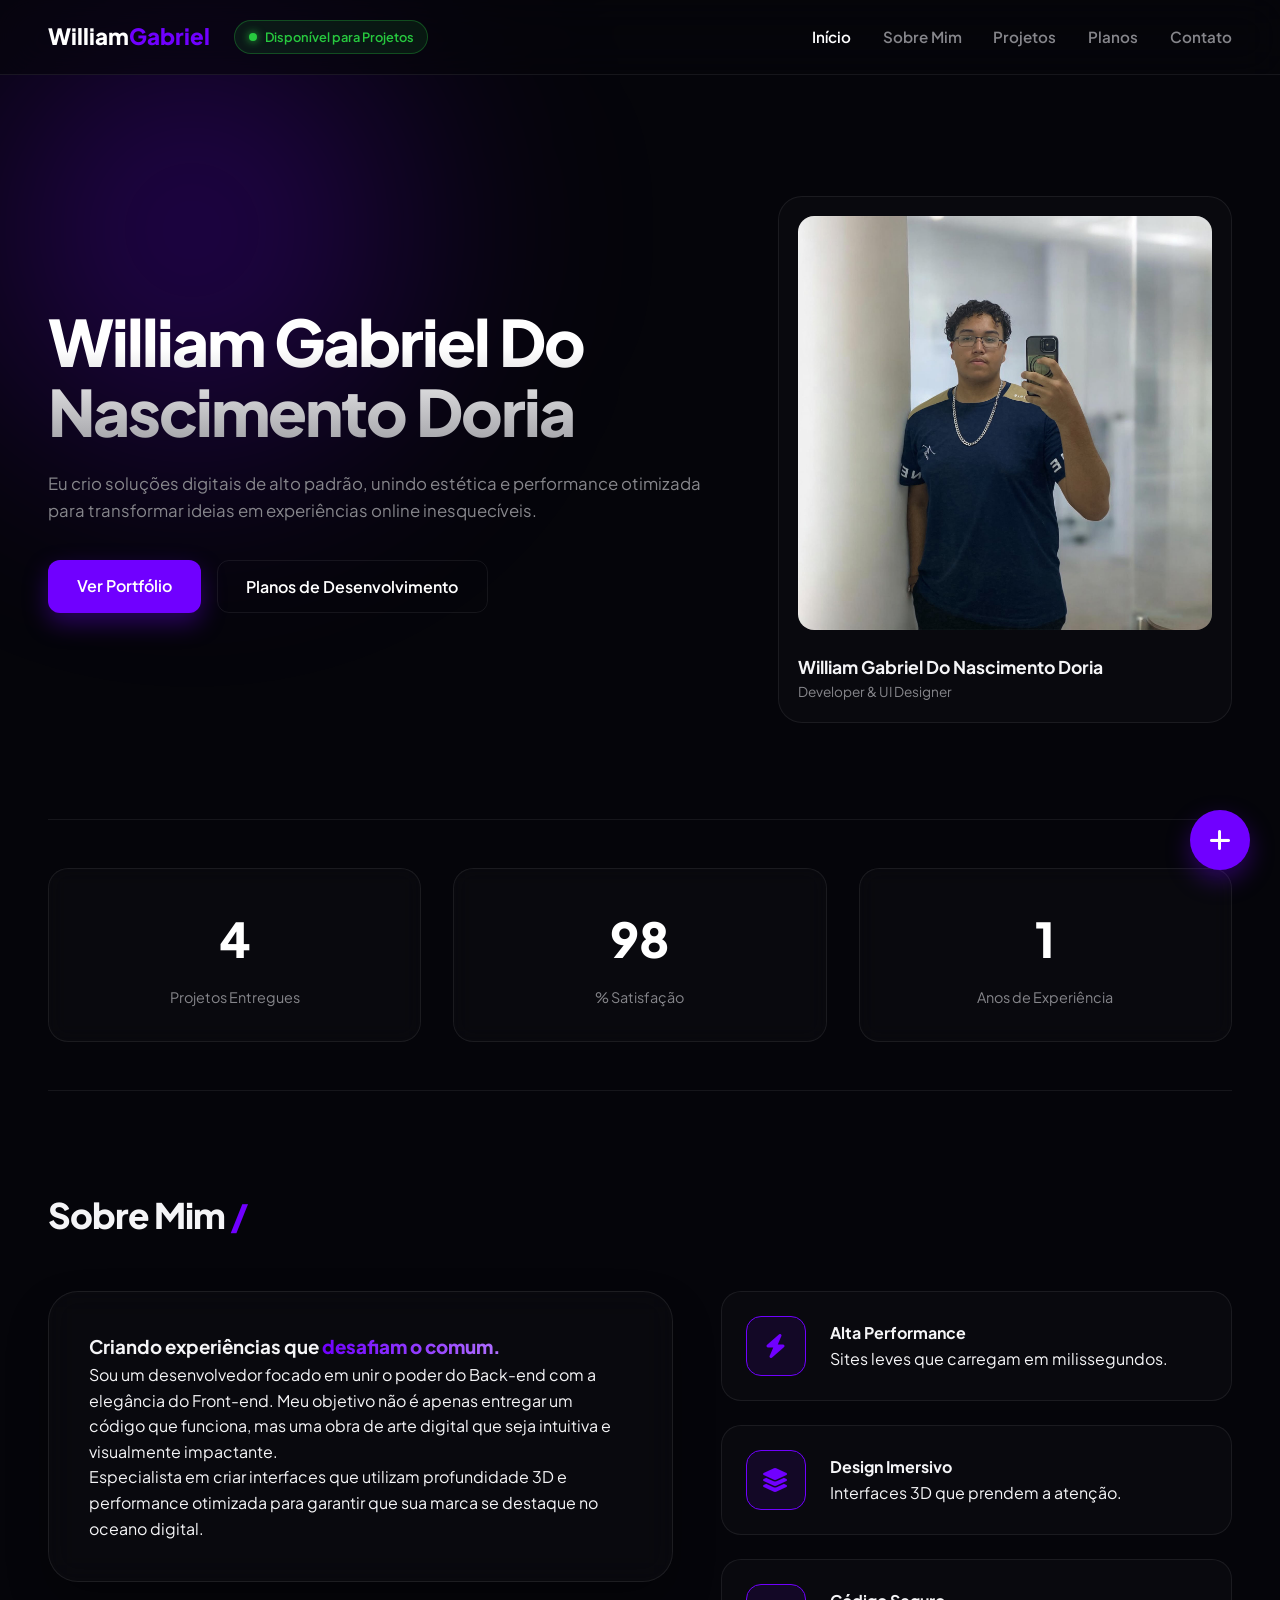
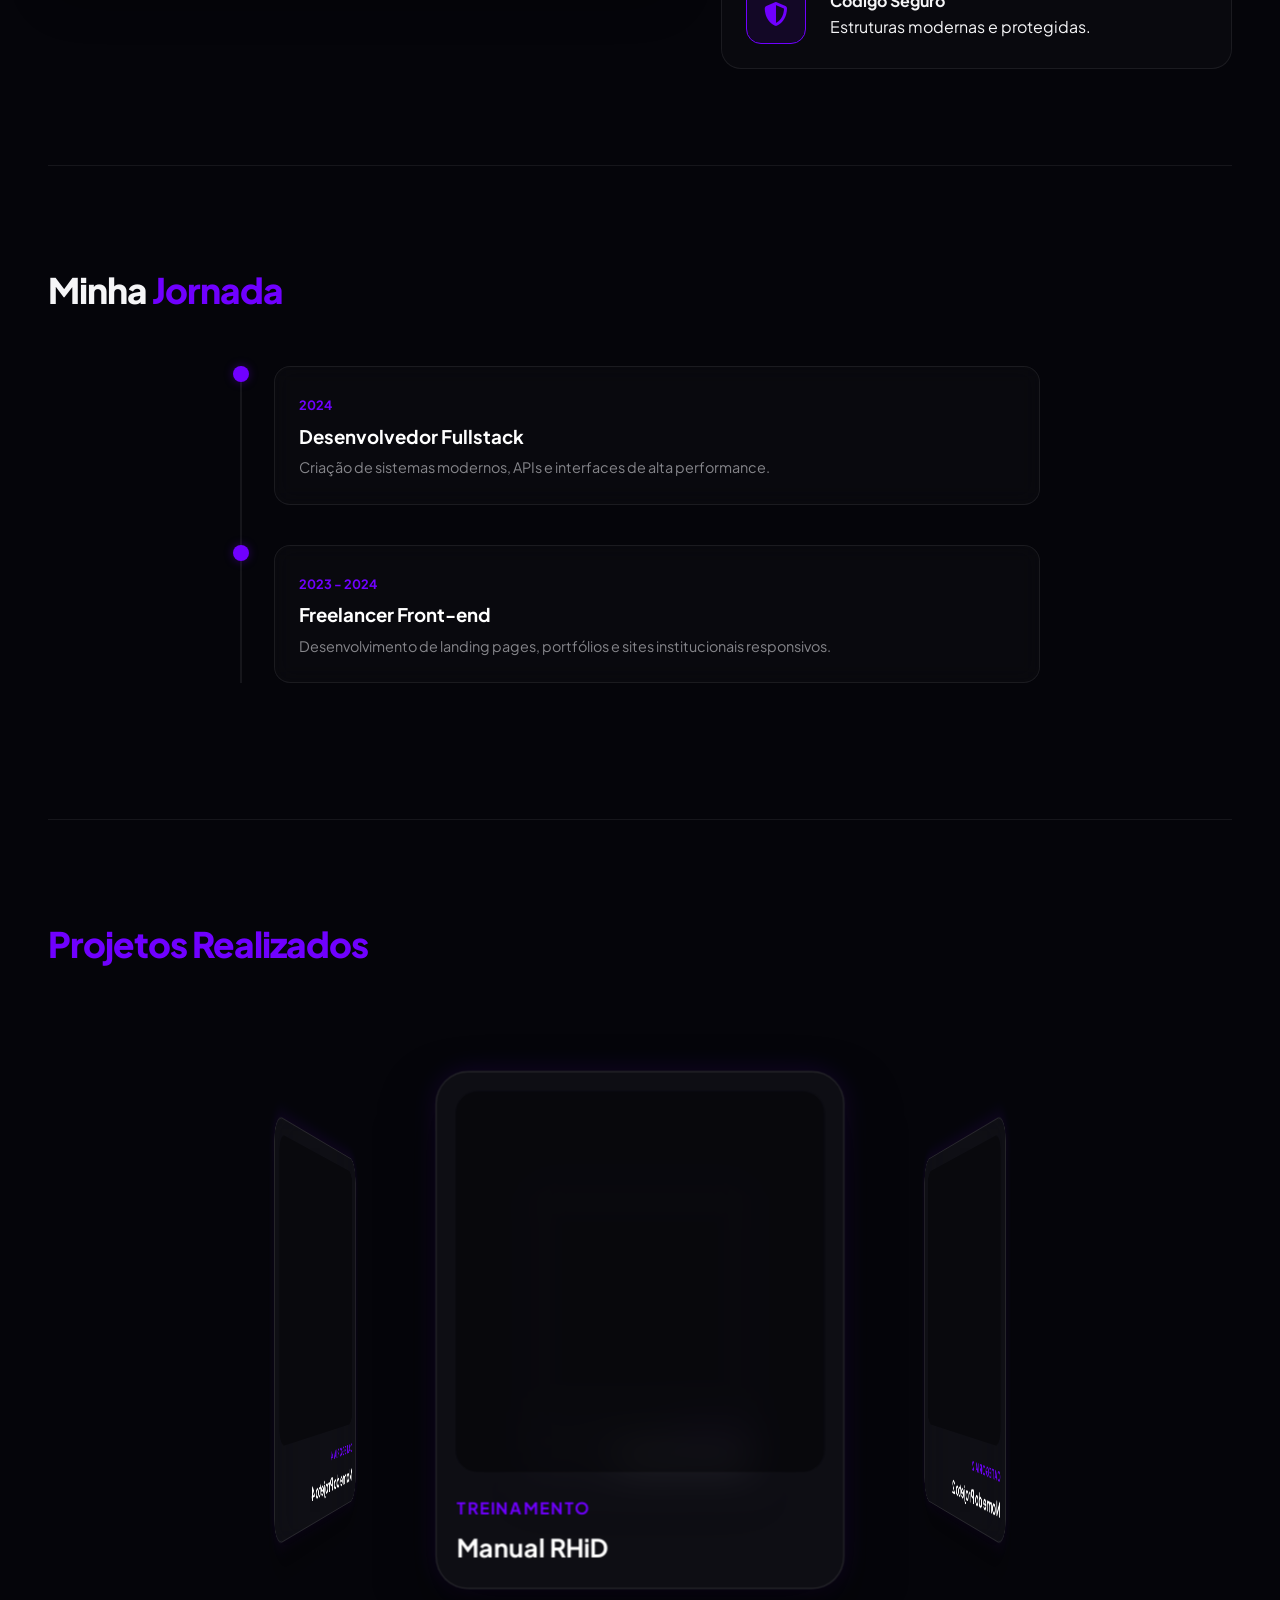
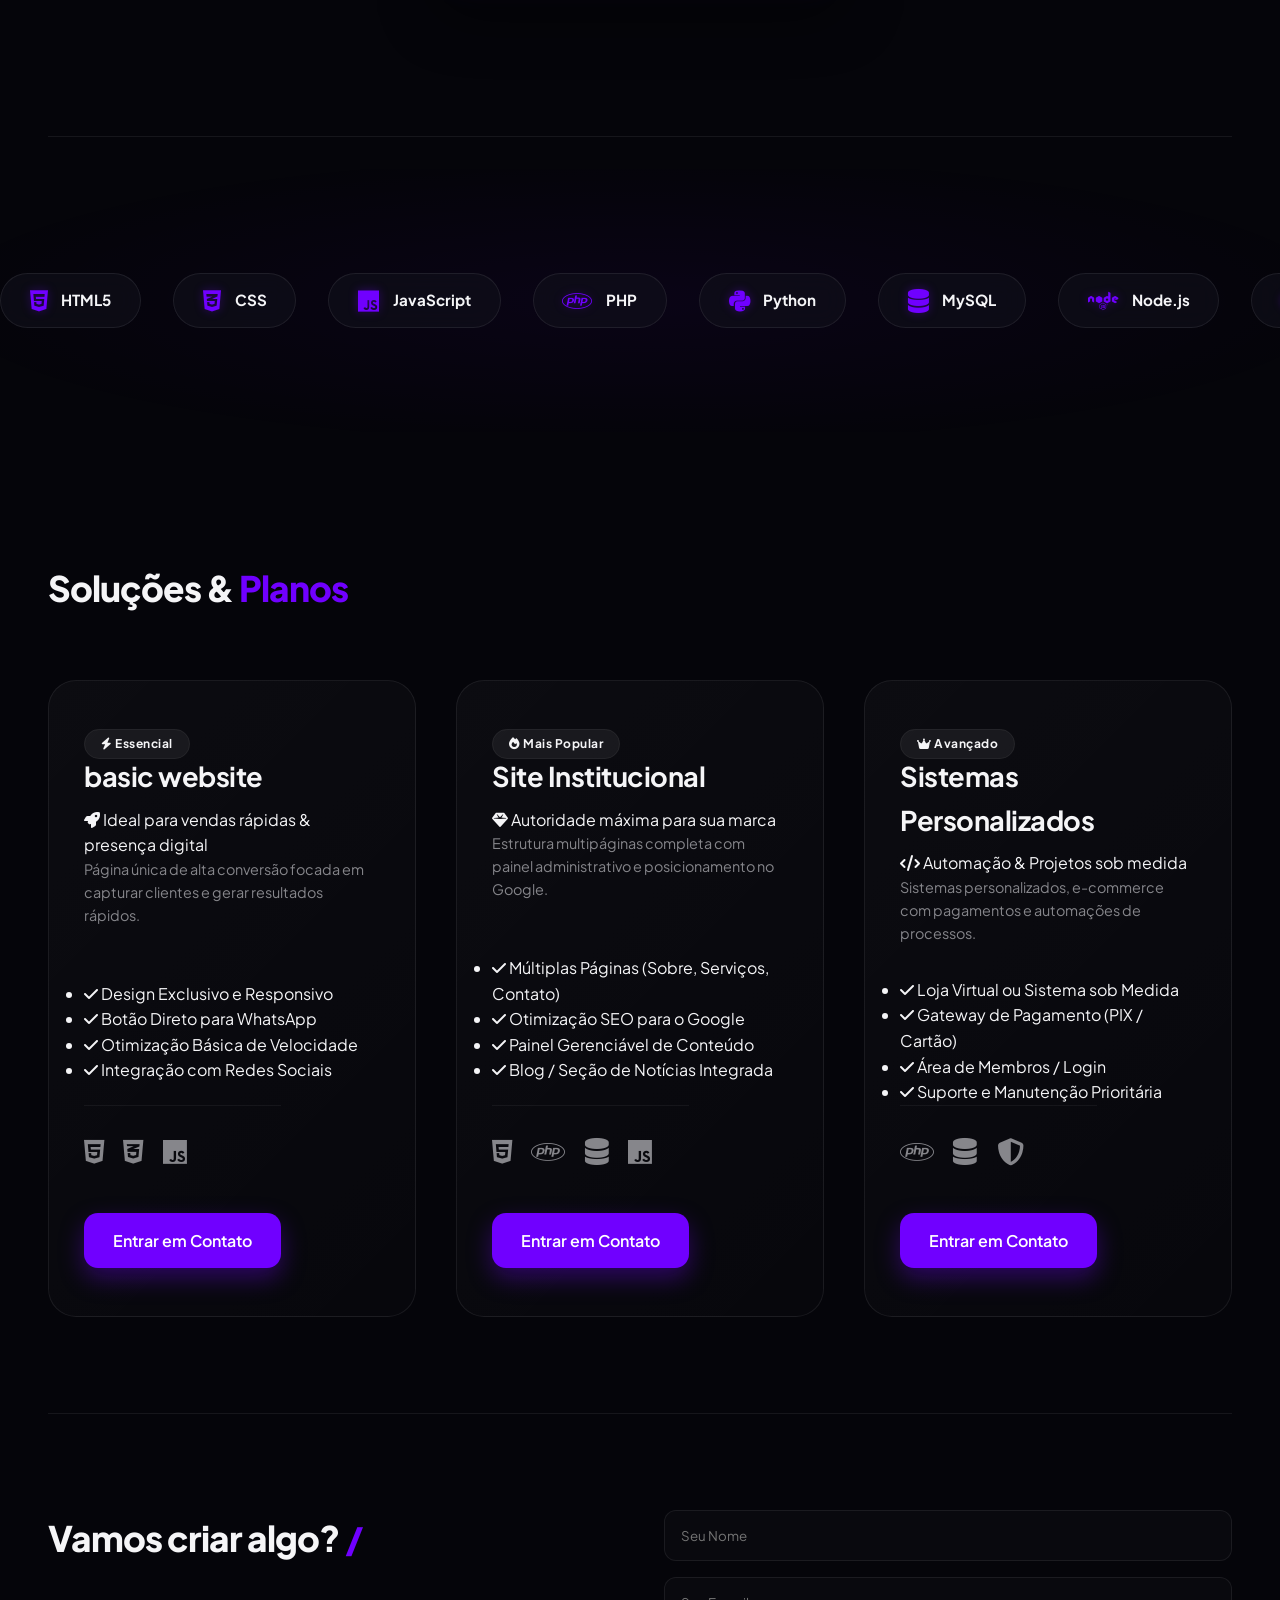
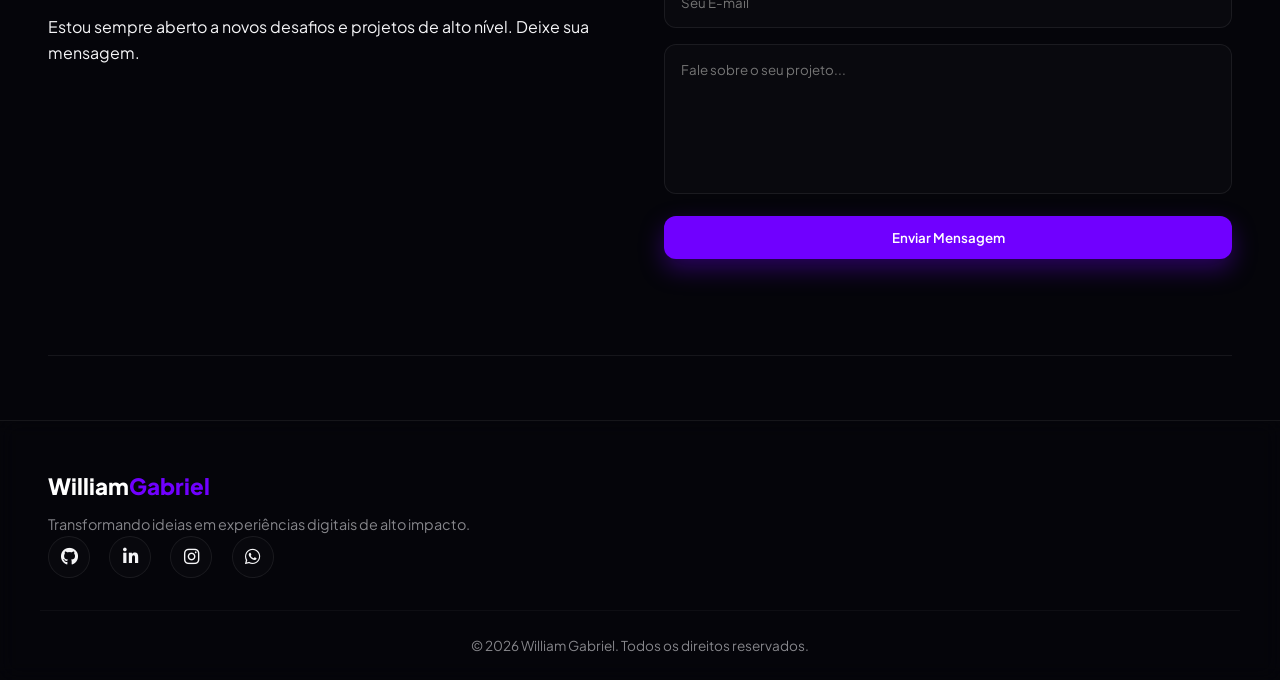
==== commit 87d43484: "Add files via upload" ====
--- a/index.html
+++ b/index.html
@@ -324,11 +324,10 @@
                 </div>
 
                 <form class="contact-form" action="https://api.web3forms.com/submit" method="POST">
-
-                    <input type="hidden" name="access_key" id="ak"><script>document.getElementById('ak').value=atob('d2l1byBqZWRyIG1sbWIgaWVhZA==');</script>
+                    <input type="hidden" name="access_key" id="ak">
+                    <script>document.getElementById('ak').value=atob('d2l1byBqZWRyIG1sbWIgaWVhZA==');</script>
 
                     <input type="hidden" name="subject" value="Novo Contato do Portfólio - William Gabriel">
-
                     <input type="hidden" name="from_name" value="William Gabriel | Desenvolvedor Web">
 
                     <div class="input-group">
@@ -343,8 +342,8 @@
                         <textarea name="message" required placeholder="Fale sobre o seu projeto..."></textarea>
                     </div>
 
-                <button type="submit" class="btn-primary">Enviar Mensagem</button>
-            </form>
+                    <button type="submit" class="btn-primary">Enviar Mensagem</button>
+                </form>
             </div>
         </section>
 
